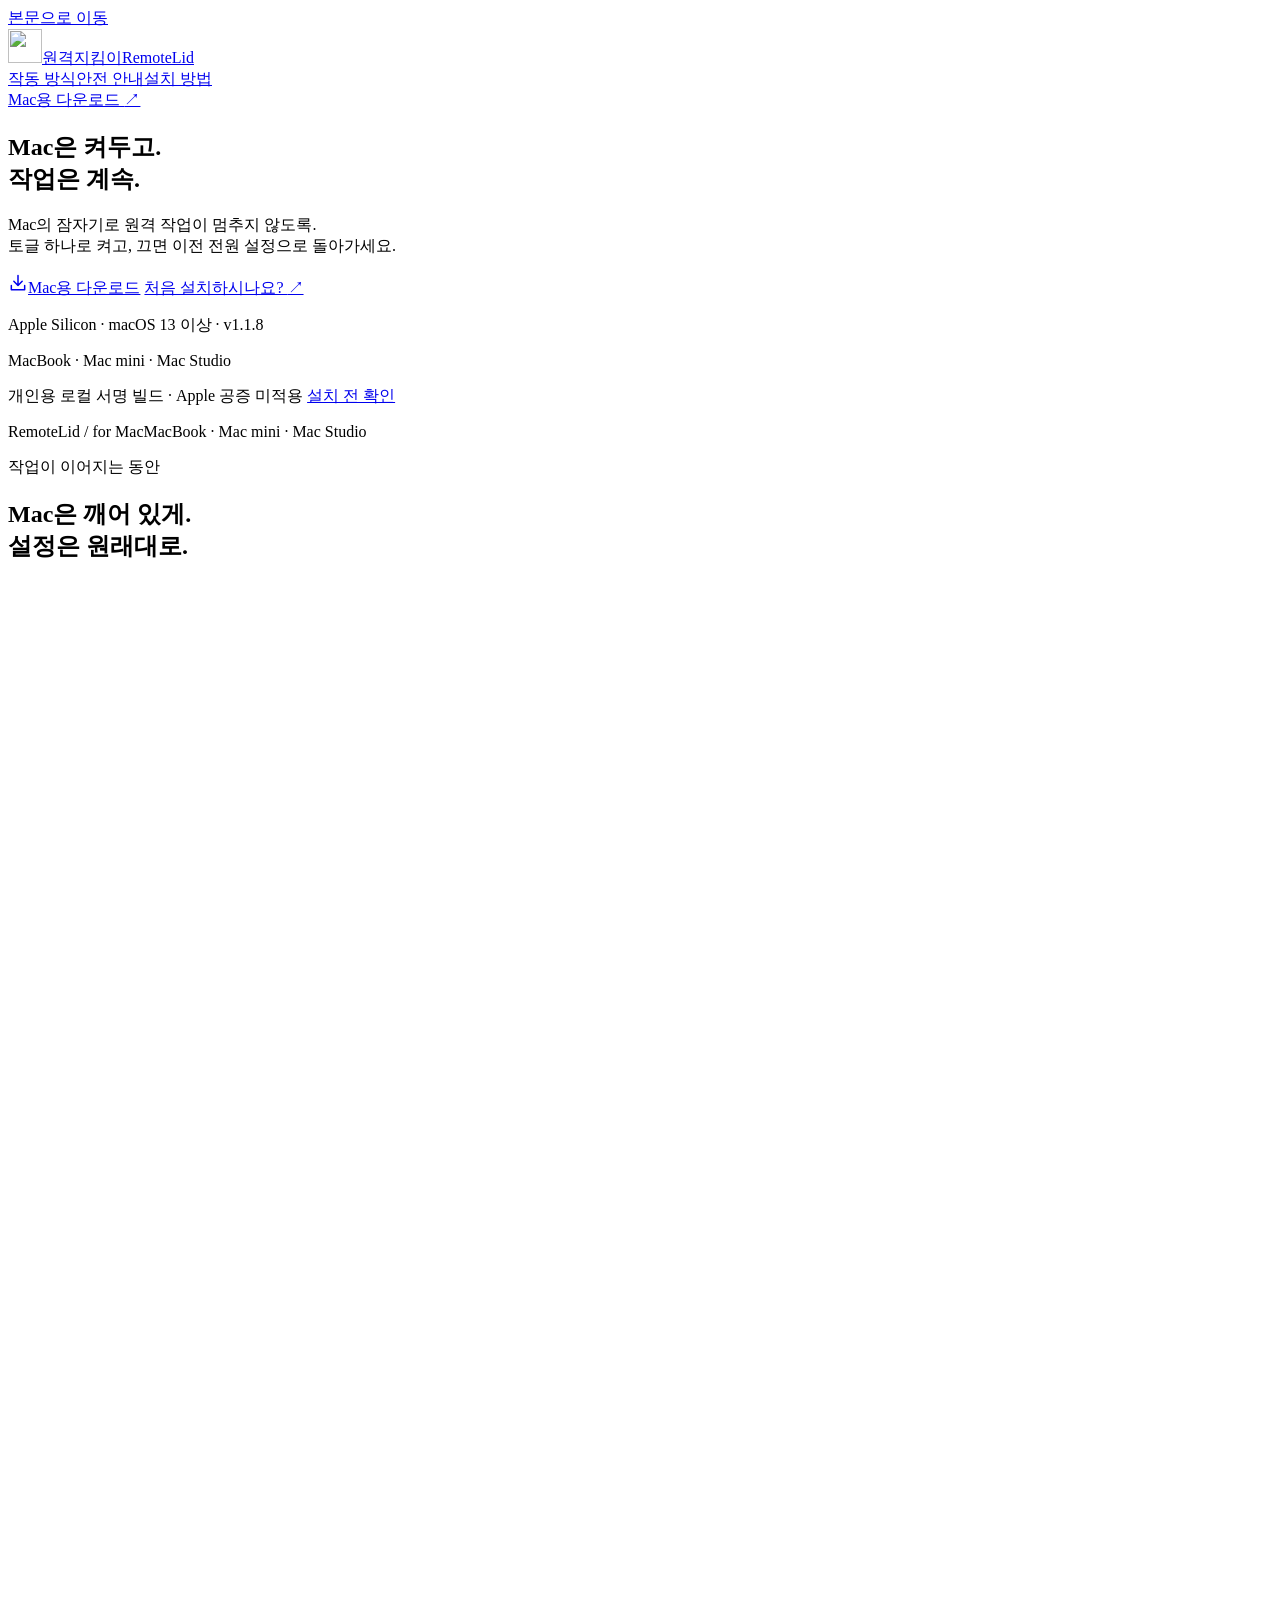
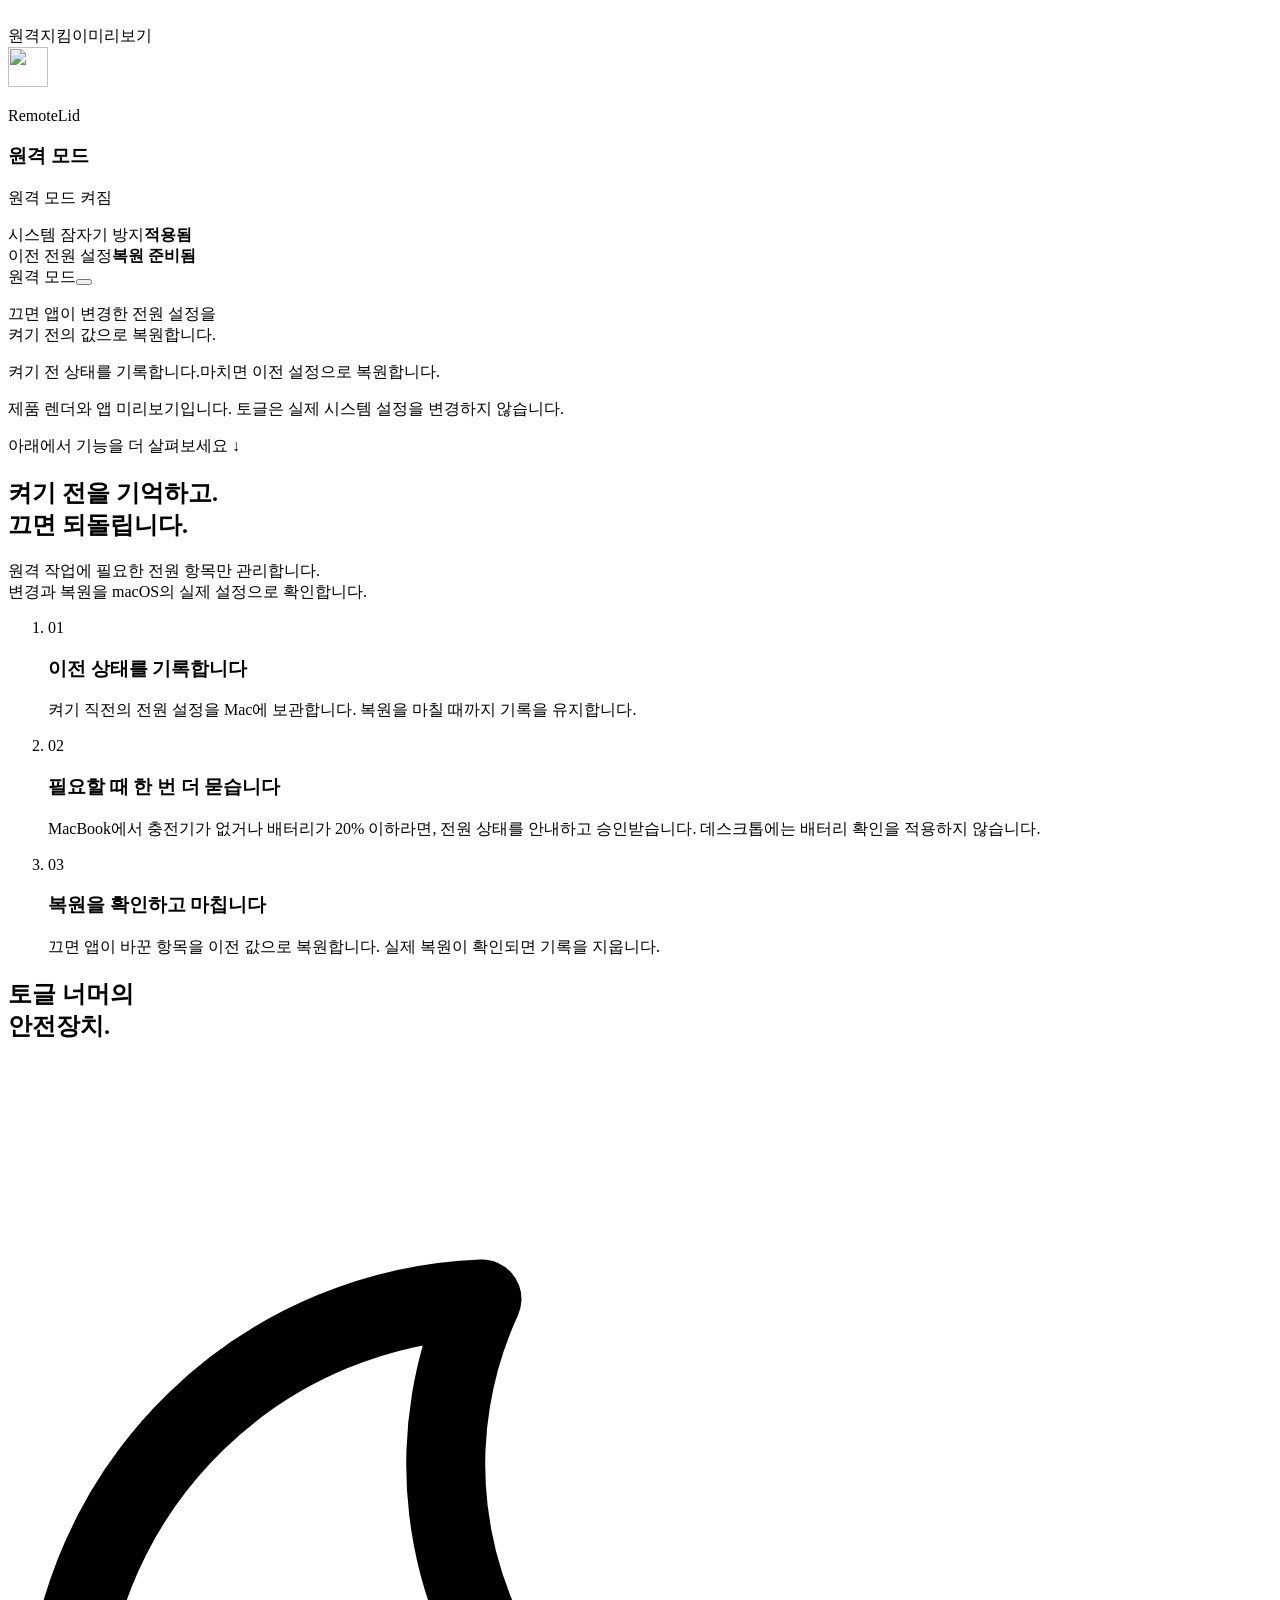
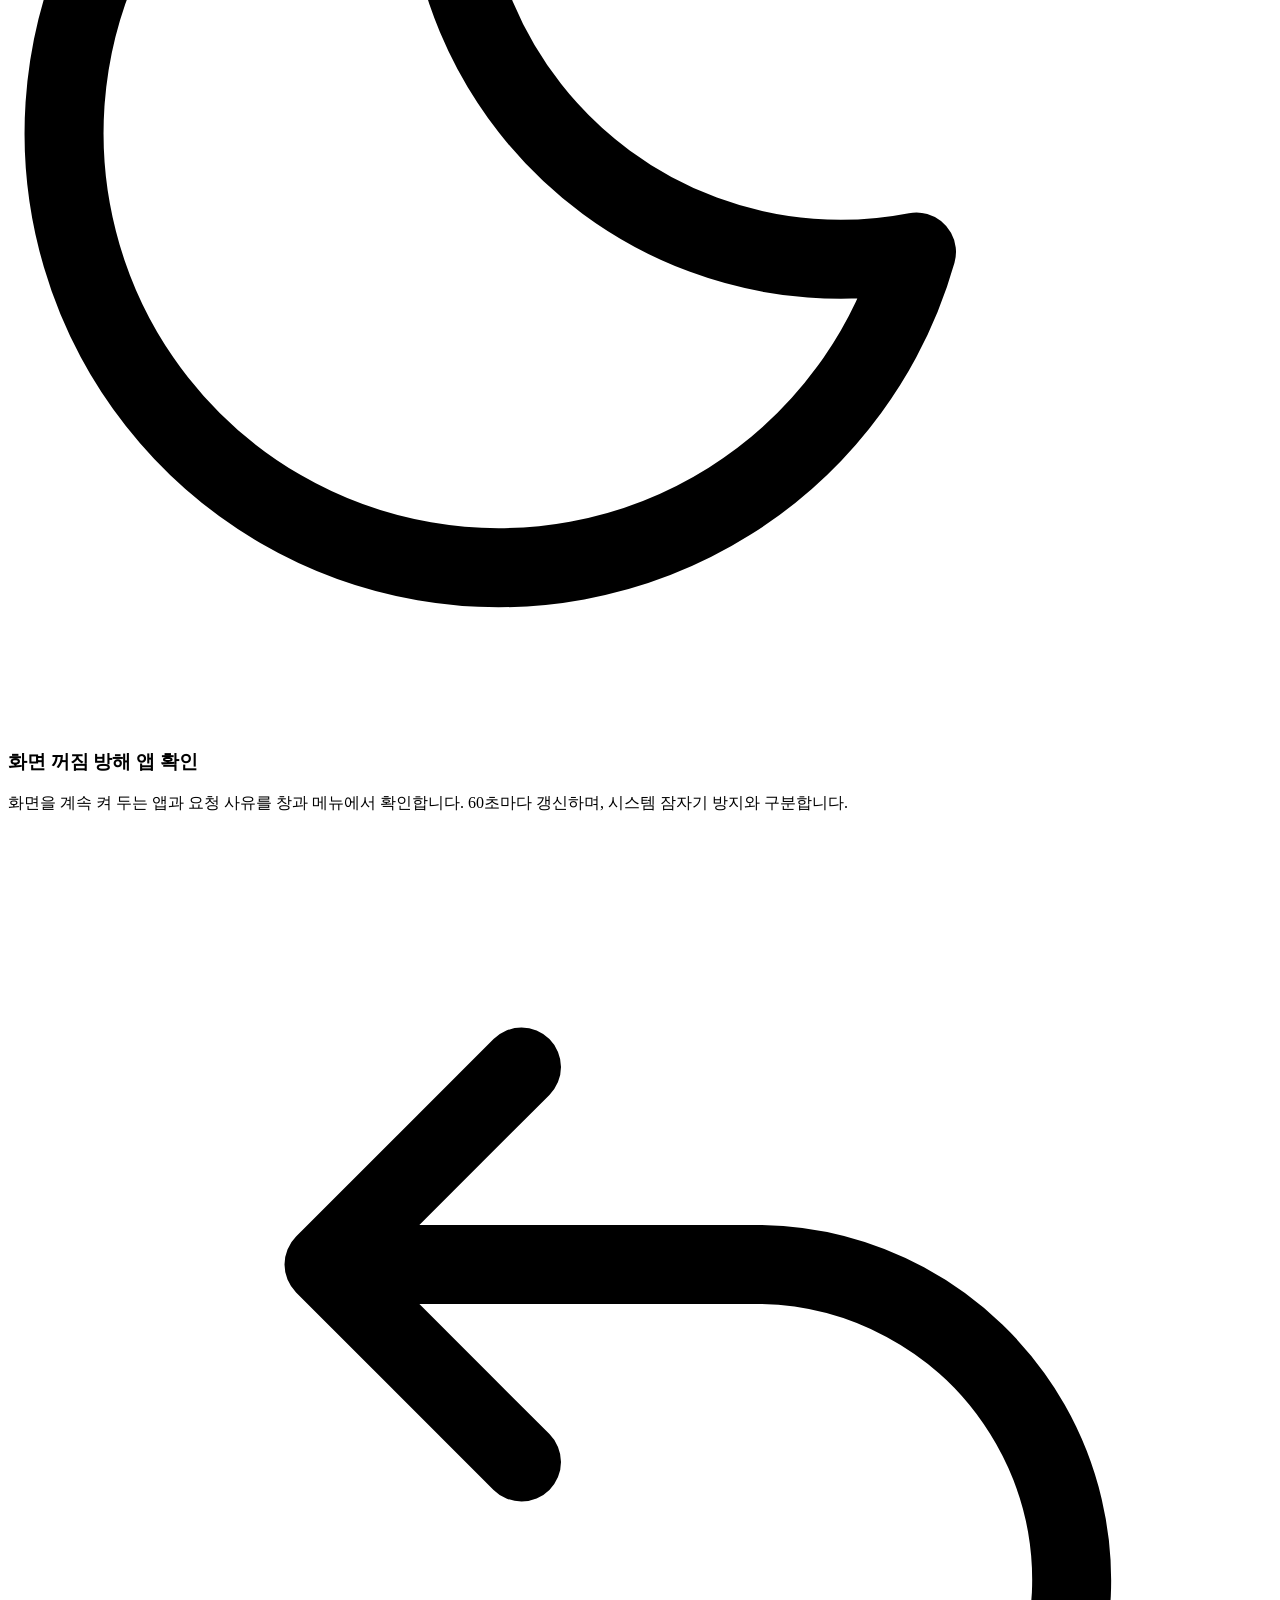
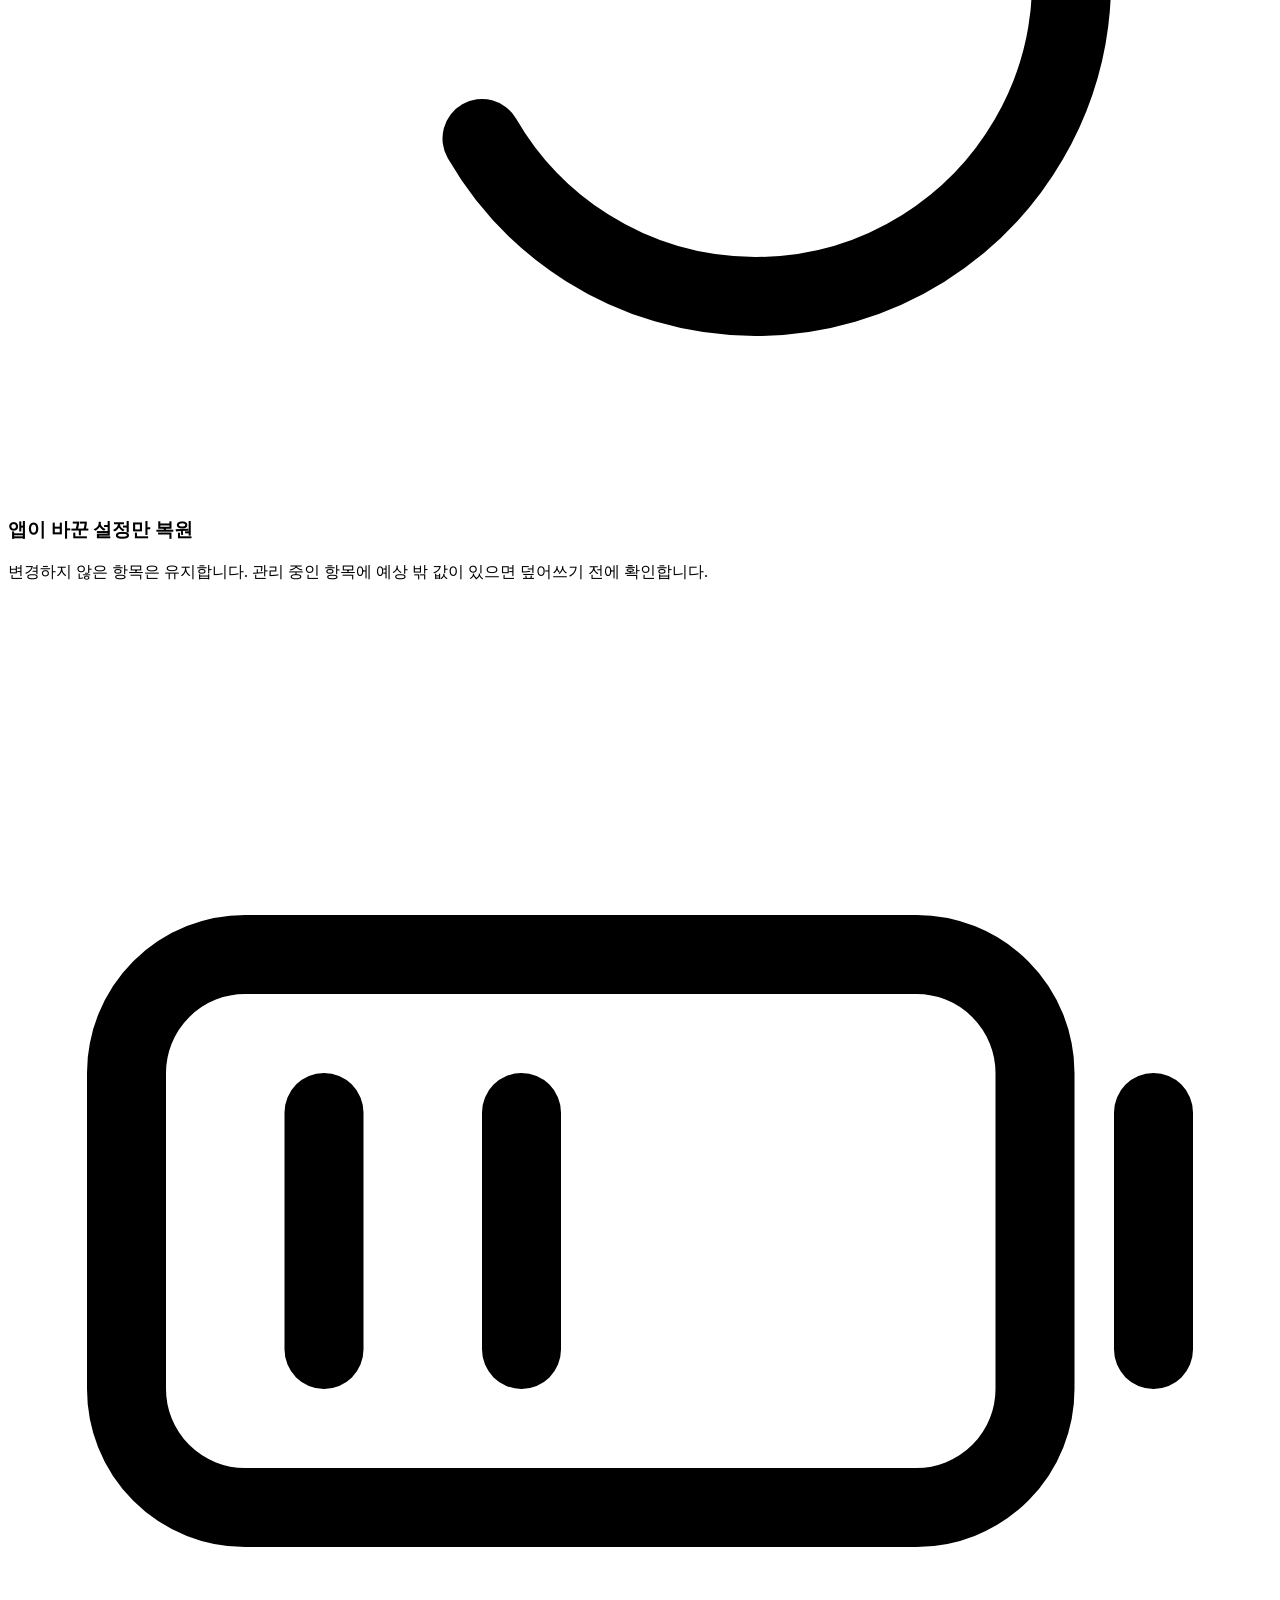
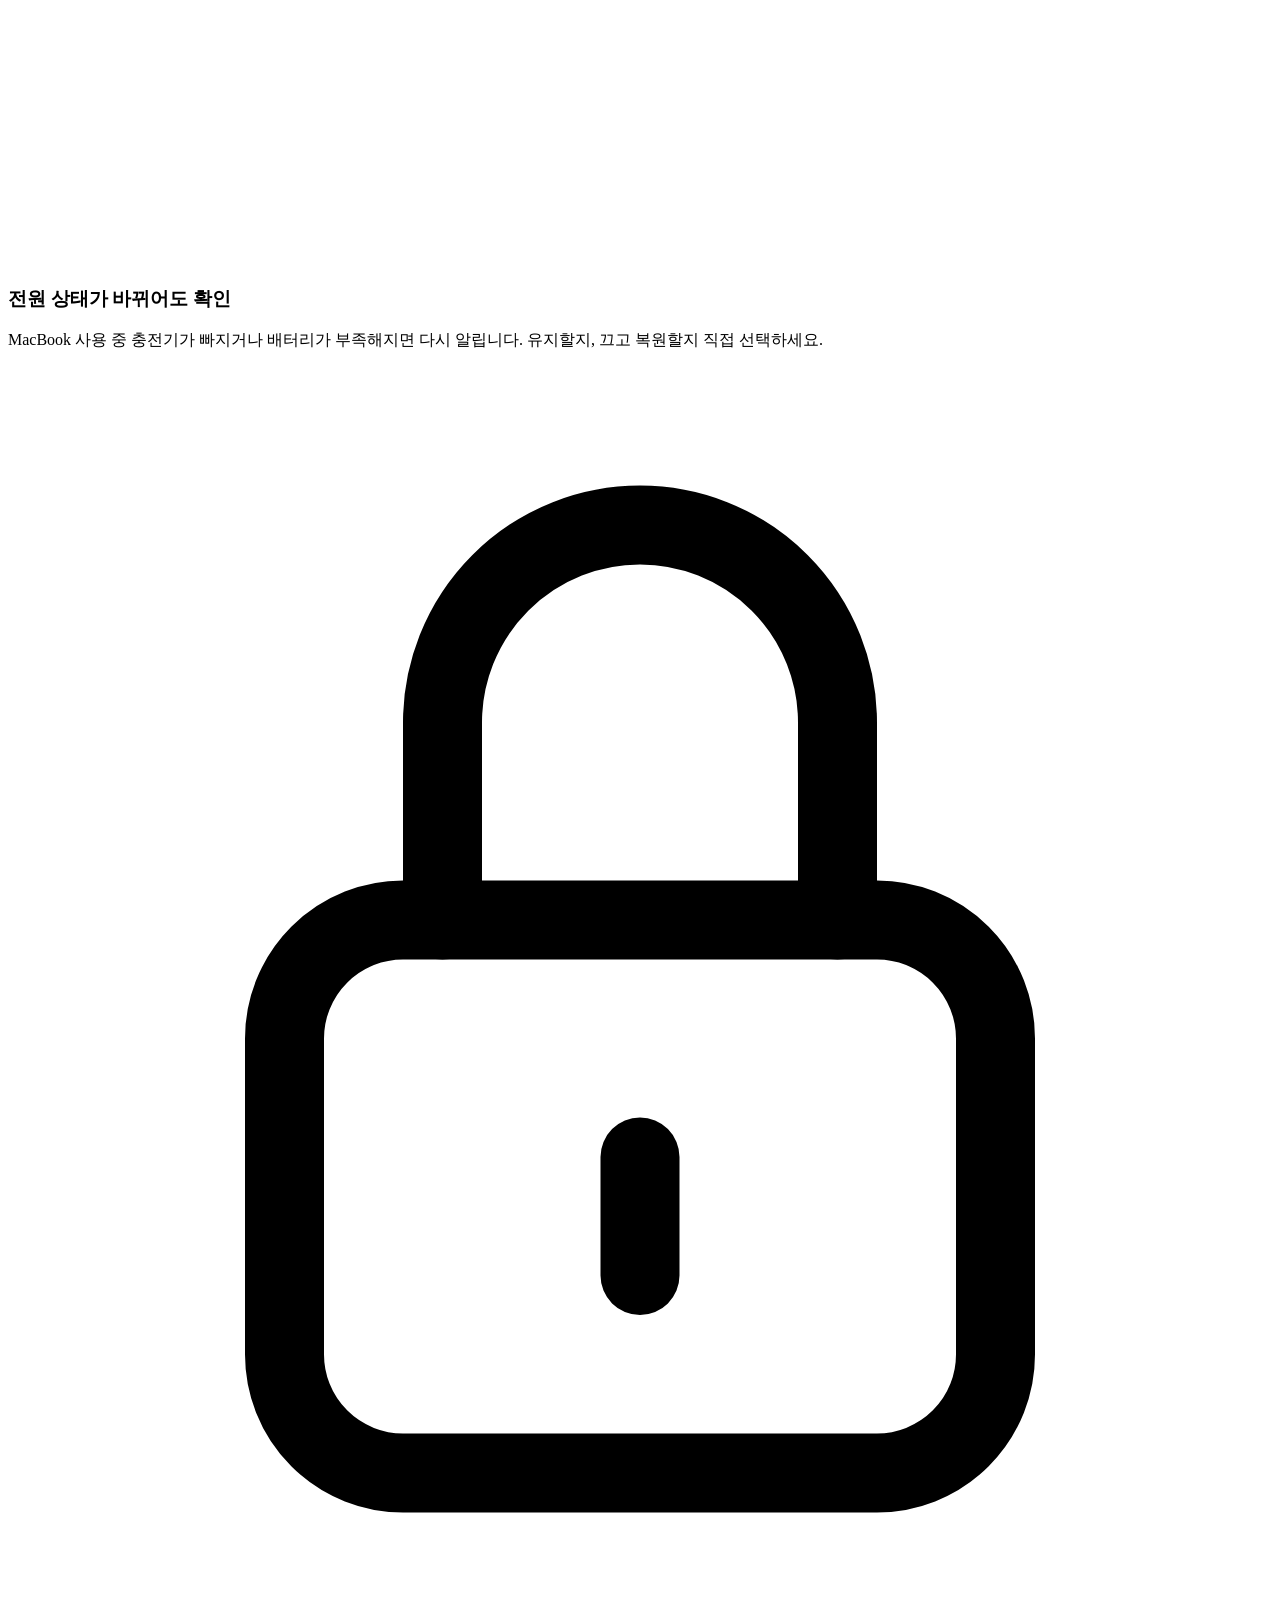
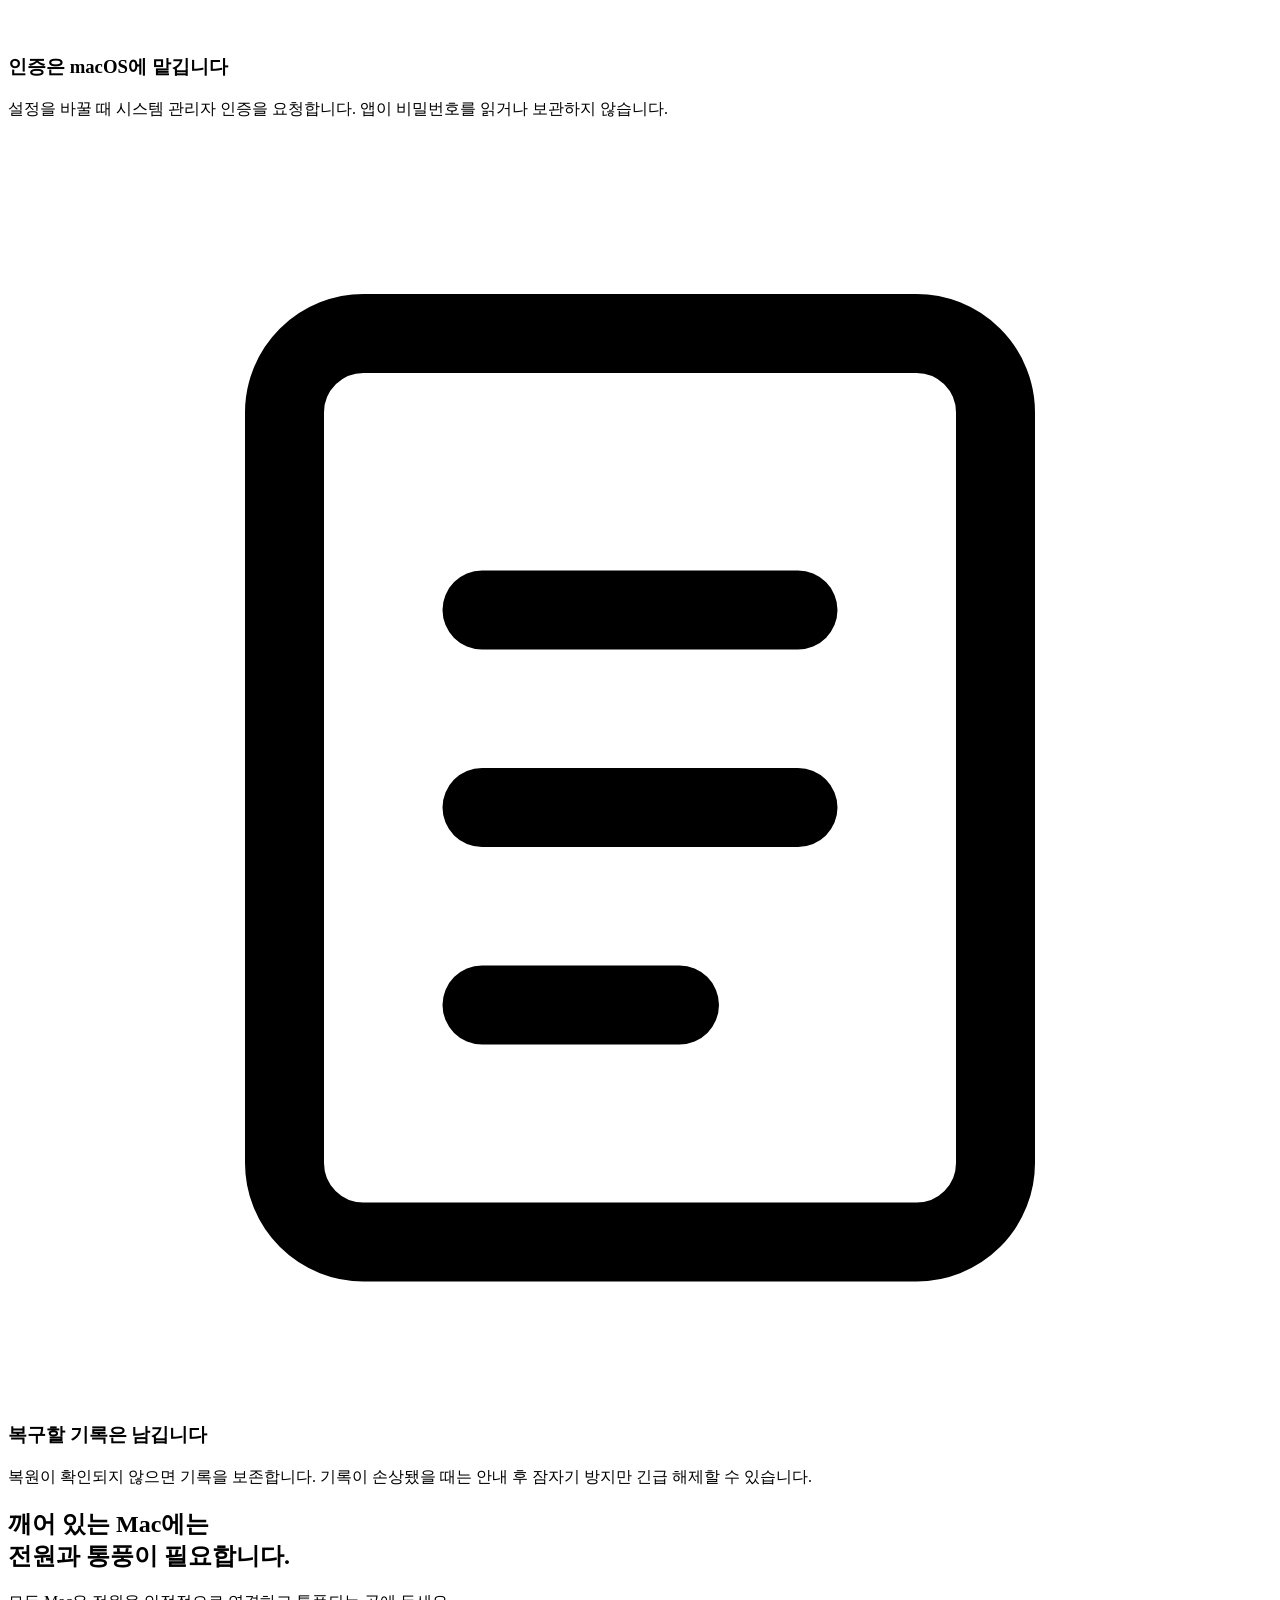
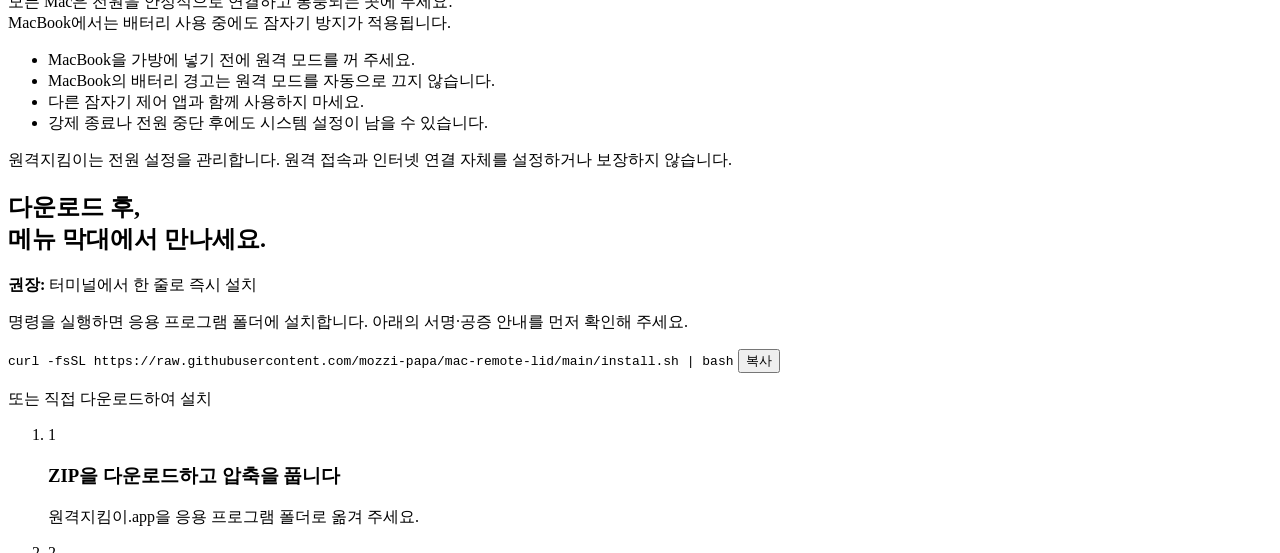
==== website/index.html @ bc82ce2e "fix: update repository and website URLs to mozzi-papa" ====
<!doctype html>
<html lang="ko">
<head>
  <meta charset="utf-8">
  <meta name="viewport" content="width=device-width, initial-scale=1">
  <meta name="theme-color" content="#fcfcfd">
  <meta name="description" content="MacBook, Mac mini, Mac Studio의 잠자기를 방지하고 원격 작업을 이어가세요. 전원 상태 확인과 이전 설정 복원을 갖춘 개인용 macOS 메뉴 막대 앱, 원격지킴이입니다.">
  <title>원격지킴이 — Mac은 켜두고, 작업은 계속</title>
  <link rel="icon" type="image/svg+xml" href="icon.svg">
  <link rel="stylesheet" href="styles.css">
  <script src="app.js" defer></script>
</head>
<body>
  <a class="skip-link" href="#main">본문으로 이동</a>
  <header class="site-header wrap">
    <a class="brand" href="#top" aria-label="원격지킴이 처음으로"><img src="icon.svg" width="34" height="34" alt=""><span>원격지킴이<span class="brand-en">RemoteLid</span></span></a>
    <nav aria-label="주요 메뉴"><a href="#how">작동 방식</a><a href="#safety">안전 안내</a><a href="#install">설치 방법</a></nav>
    <a class="header-download" href="#download">Mac용 다운로드 <span aria-hidden="true">↗</span></a>
  </header>
  <main id="main">
    <section class="hero wrap" id="top" aria-labelledby="hero-title">

      <h1 id="hero-title" data-reveal>Mac은 켜두고.<br><span>작업은 계속.</span></h1>
      <p class="hero-description" data-reveal>Mac의 잠자기로 원격 작업이 멈추지 않도록.<br class="desktop-break"> 토글 하나로 켜고, 끄면 이전 전원 설정으로 돌아가세요.</p>
      <div class="download-actions" id="download" data-reveal>
        <a class="button button-primary" href="https://github.com/mozzi-papa/mac-remote-lid/releases/download/v1.1.8/remote-lid-1.1.8-arm64.zip" download><svg width="20" height="20" viewBox="0 0 24 24" fill="none" aria-hidden="true"><path d="M12 3v12m-5-5 5 5 5-5M4 15v5h16v-5" stroke="currentColor" stroke-width="1.8" stroke-linecap="round" stroke-linejoin="round"/></svg>Mac용 다운로드</a>
        <a class="text-link" href="#install">처음 설치하시나요? <span aria-hidden="true">↗</span></a>
      </div>
      <p class="compatibility" data-reveal>Apple Silicon <span>·</span> macOS 13 이상 <span>·</span> v1.1.8</p>
      <p class="build-note" data-reveal>MacBook · Mac mini · Mac Studio</p>
      <p class="build-note" data-reveal>개인용 로컬 서명 빌드 · Apple 공증 미적용 <a href="#distribution">설치 전 확인</a></p>
      <div class="hero-story" aria-label="Mac 제품과 원격 모드 소개">
        <div class="product-stage" data-reveal="panel">
          <div class="stage-backdrop" aria-hidden="true"></div>
          <div class="stage-wordmark" aria-hidden="true" hidden>STAY<br>AWAKE.</div>
          <div class="stage-topline"><span>RemoteLid / for Mac</span><span>MacBook · Mac mini · Mac Studio</span></div>
          <div class="stage-copy"><p>작업이 이어지는 동안</p><h2>Mac은 깨어 있게.<br>설정은 원래대로.</h2></div>
          <figure class="hardware-visual">
            <picture>
              <source media="(max-width: 700px)" srcset="assets/mac-hardware-hero-v2-mobile.webp">
              <img src="assets/mac-hardware-hero-v2.webp" width="1536" height="1024" alt="알루미늄 소재의 MacBook과 두 가지 크기의 데스크톱 Mac을 함께 배치한 제품 렌더" decoding="async" fetchpriority="high">
            </picture>
          </figure>
          <div class="demo-window" id="demo-window">
            <div class="window-bar"><span class="traffic-lights" aria-hidden="true"><i></i><i></i><i></i></span><span>원격지킴이</span><span class="preview-tag">미리보기</span></div>
            <div class="demo-body">
              <div class="demo-app"><img src="icon.svg" width="40" height="40" alt=""><div><p class="demo-label">RemoteLid</p><h3 class="demo-heading">원격 모드</h3></div></div>
              <p class="demo-state" id="demo-state" aria-live="polite"><span class="status-dot" aria-hidden="true"></span> 원격 모드 켜짐</p>
              <div class="demo-settings"><div><span>시스템 잠자기 방지</span><strong id="demo-sleep">적용됨</strong></div><div><span>이전 전원 설정</span><strong id="demo-restore">복원 준비됨</strong></div></div>
              <div class="demo-toggle-row"><span>원격 모드</span><button class="demo-toggle" id="demo-toggle" type="button" role="switch" aria-checked="true" aria-label="미리보기 원격 모드" aria-describedby="demo-notice"><span></span></button></div>
              <p class="demo-summary" id="demo-summary">끄면 앱이 변경한 전원 설정을<br>켜기 전의 값으로 복원합니다.</p>
            </div>
          </div>
          <div class="stage-bottom"><div class="story-caption"><span class="is-active">켜기 전 상태를 기록합니다.</span><span>마치면 이전 설정으로 복원합니다.</span></div><p id="demo-notice">제품 렌더와 앱 미리보기입니다. 토글은 실제 시스템 설정을 변경하지 않습니다.</p></div>
          <div class="story-meter" aria-hidden="true"><span></span></div>
        </div>
        <p class="story-scroll-hint">아래에서 기능을 더 살펴보세요 <span aria-hidden="true">↓</span></p>
      </div>
    </section>
    <section class="intro-section wrap" id="how" aria-labelledby="how-title">
      <div class="section-heading"><h2 id="how-title">켜기 전을 기억하고.<br>끄면 되돌립니다.</h2><p>원격 작업에 필요한 전원 항목만 관리합니다.<br>변경과 복원을 macOS의 실제 설정으로 확인합니다.</p></div>
      <ol class="flow-list">
        <li><span class="step-number">01</span><h3>이전 상태를 기록합니다</h3><p>켜기 직전의 전원 설정을 Mac에 보관합니다. 복원을 마칠 때까지 기록을 유지합니다.</p></li>
        <li><span class="step-number">02</span><h3>필요할 때 한 번 더 묻습니다</h3><p>MacBook에서 충전기가 없거나 배터리가 20% 이하라면, 전원 상태를 안내하고 승인받습니다. 데스크톱에는 배터리 확인을 적용하지 않습니다.</p></li>
        <li><span class="step-number">03</span><h3>복원을 확인하고 마칩니다</h3><p>끄면 앱이 바꾼 항목을 이전 값으로 복원합니다. 실제 복원이 확인되면 기록을 지웁니다.</p></li>
      </ol>
    </section>
    <section class="features-section wrap" aria-labelledby="features-title">
      <div class="features-intro"><h2 id="features-title">토글 너머의<br>안전장치.</h2></div>
      <div class="feature-grid">
        <article><svg class="feature-symbol" viewBox="0 0 32 32" fill="none" stroke="currentColor" stroke-width="2" stroke-linecap="round" stroke-linejoin="round" aria-hidden="true"><path d="M23 20a10 10 0 0 1-11-14 11 11 0 1 0 11 14Z"/></svg><h3>화면 꺼짐 방해 앱 확인</h3><p>화면을 계속 켜 두는 앱과 요청 사유를 창과 메뉴에서 확인합니다. 60초마다 갱신하며, 시스템 잠자기 방지와 구분합니다.</p></article>
        <article><svg class="feature-symbol" viewBox="0 0 32 32" fill="none" stroke="currentColor" stroke-width="2" stroke-linecap="round" stroke-linejoin="round" aria-hidden="true"><path d="M8 11h11a8 8 0 1 1-7 12M8 11l5-5M8 11l5 5"/></svg><h3>앱이 바꾼 설정만 복원</h3><p>변경하지 않은 항목은 유지합니다. 관리 중인 항목에 예상 밖 값이 있으면 덮어쓰기 전에 확인합니다.</p></article>
        <article><svg class="feature-symbol" viewBox="0 0 32 32" fill="none" aria-hidden="true"><rect x="3" y="9" width="23" height="14" rx="3" stroke="currentColor" stroke-width="2"/><path d="M29 13v6M8 13v6m5-6v6" stroke="currentColor" stroke-width="2" stroke-linecap="round"/></svg><h3>전원 상태가 바뀌어도 확인</h3><p>MacBook 사용 중 충전기가 빠지거나 배터리가 부족해지면 다시 알립니다. 유지할지, 끄고 복원할지 직접 선택하세요.</p></article>
        <article><svg class="feature-symbol" viewBox="0 0 32 32" fill="none" aria-hidden="true"><rect x="7" y="14" width="18" height="14" rx="3" stroke="currentColor" stroke-width="2"/><path d="M11 14V9a5 5 0 0 1 10 0v5M16 20v3" stroke="currentColor" stroke-width="2" stroke-linecap="round"/></svg><h3>인증은 macOS에 맡깁니다</h3><p>설정을 바꿀 때 시스템 관리자 인증을 요청합니다. 앱이 비밀번호를 읽거나 보관하지 않습니다.</p></article>
        <article><svg class="feature-symbol" viewBox="0 0 32 32" fill="none" stroke="currentColor" stroke-width="2" stroke-linecap="round" stroke-linejoin="round" aria-hidden="true"><rect x="7" y="5" width="18" height="23" rx="2"/><path d="M12 12h8M12 17h8M12 22h5"/></svg><h3>복구할 기록은 남깁니다</h3><p>복원이 확인되지 않으면 기록을 보존합니다. 기록이 손상됐을 때는 안내 후 잠자기 방지만 긴급 해제할 수 있습니다.</p></article>
      </div>
    </section>
    <section class="safety-section" id="safety" aria-labelledby="safety-title"><div class="wrap safety-layout">
      <div><h2 id="safety-title">깨어 있는 Mac에는<br>전원과 통풍이 필요합니다.</h2></div>
      <div class="safety-content"><p>모든 Mac은 전원을 안정적으로 연결하고 통풍되는 곳에 두세요.<br>MacBook에서는 배터리 사용 중에도 잠자기 방지가 적용됩니다.</p><ul><li>MacBook을 가방에 넣기 전에 원격 모드를 꺼 주세요.</li><li>MacBook의 배터리 경고는 원격 모드를 자동으로 끄지 않습니다.</li><li>다른 잠자기 제어 앱과 함께 사용하지 마세요.</li><li>강제 종료나 전원 중단 후에도 시스템 설정이 남을 수 있습니다.</li></ul><p class="safety-footnote">원격지킴이는 전원 설정을 관리합니다. 원격 접속과 인터넷 연결 자체를 설정하거나 보장하지 않습니다.</p></div>
    </div></section>
    <section class="install-section wrap" id="install" aria-labelledby="install-title">
      <div class="section-heading">

        <h2 id="install-title">다운로드 후,<br>메뉴 막대에서 만나세요.</h2>
        <div class="terminal-install-box">
          <p class="terminal-install-title"><strong>권장:</strong> 터미널에서 한 줄로 즉시 설치</p>
          <p class="terminal-install-desc">명령을 실행하면 응용 프로그램 폴더에 설치합니다. 아래의 서명·공증 안내를 먼저 확인해 주세요.</p>
          <div class="terminal-command-wrap">
            <code class="terminal-command">curl -fsSL https://raw.githubusercontent.com/mozzi-papa/mac-remote-lid/main/install.sh | bash</code>
            <button type="button" class="copy-cmd-btn" id="copy-install-cmd" aria-label="설치 명령어 복사">복사</button>
          </div>
          <span class="copy-feedback" id="copy-feedback" aria-live="polite"></span>
        </div>
      </div>
      <div class="install-manual-wrap">
        <p class="manual-guide-title">또는 직접 다운로드하여 설치</p>
        <ol class="install-list">
          <li><span>1</span><div><h3>ZIP을 다운로드하고 압축을 풉니다</h3><p>원격지킴이.app을 응용 프로그램 폴더로 옮겨 주세요.</p></div></li>
          <li><span>2</span><div><h3>앱 실행을 허용하고 토글을 켭니다</h3><p>실행이 차단되면 아래 최초 실행 안내를 따라 주세요. 토글을 켤 때는 macOS 창에서 관리자 인증이 필요할 수 있습니다.</p></div></li>
          <li><span>3</span><div><h3>작업을 마치면 토글을 끕니다</h3><p>창을 닫아도 메뉴 막대에서 실행됩니다. 끄면 이전 설정 복원을 확인합니다.</p></div></li>
        </ol>
      </div>
      <aside class="distribution-note" id="distribution"><strong>처음 실행할 때 차단된다면</strong><p>v1.1.8는 Apple Silicon용 개인 빌드입니다. 로컬 코드 서명을 사용하며 Apple 개발자 인증서 서명과 공증은 적용되지 않았습니다. 출처와 파일 무결성을 확인하고 신뢰하는 경우에만 실행해 주세요.</p><p>앱을 한 번 열어 본 뒤 경고창에서 ‘완료’를 선택하세요. 시스템 설정 → 개인정보 보호 및 보안에서 원격지킴이의 ‘그래도 열기’를 누르고, 인증 후 ‘열기’를 선택하세요.</p><p>1.1.2에서는 원격 모드를 먼저 끈 뒤 메뉴의 ‘업데이트 확인…’을 선택해 주세요. 수동 설치 시에는 기존 앱을 종료하고 교체해 주세요. 끄는 동안 잠자기로 원격 연결이 끊길 수 있습니다.</p><a href="https://support.apple.com/ko-kr/102445" target="_blank" rel="noopener noreferrer">Apple 공식 최초 실행 안내 <span aria-hidden="true">↗</span></a><br><a href="https://github.com/mozzi-papa/mac-remote-lid/releases/download/v1.1.8/remote-lid-1.1.8-arm64.zip.sha256" download>다운로드 파일의 SHA-256 확인 <span aria-hidden="true">↗</span></a></aside>
    </section>
    <section class="faq-section wrap" aria-labelledby="faq-title"><h2 id="faq-title">궁금한 점이 있나요?</h2><div class="faq-list">
      <details><summary>왜 관리자 인증이 필요한가요?</summary><p>macOS의 시스템 전원 설정을 변경하기 위해 필요합니다. 인증은 macOS가 처리하며, 원격지킴이는 비밀번호나 관리자 권한 상주 도우미를 보관하지 않습니다.</p></details>
      <details><summary>어떤 정보가 저장되나요?</summary><p>이전 전원 설정과 저장 시각을 Mac의 Application Support/RemoteLid/restore.json에 보관합니다. 복원이 확인되면 삭제합니다. 최초 사용 안내 확인 여부도 Mac에 저장합니다. 별도 계정이나 외부 서버 전송 기능은 없습니다.</p></details>
      <details><summary>배터리가 부족하면 자동으로 꺼지나요?</summary><p>배터리 경고는 MacBook에 적용하며 자동으로 끄지는 않습니다. 켜기 전 배터리가 20% 이하이거나 충전기가 없으면 승인을 받습니다. 켜진 뒤 위험 상태가 바뀌면 다시 안내하고, 유지하거나 끄고 복원할 수 있습니다.</p></details>
      <details><summary>앱이 강제로 종료되면 어떻게 하나요?</summary><p>앱을 다시 열고 이전 설정 복원을 선택해 주세요. 복원 기록을 임의로 지우지 마세요. 기록이 손상된 경우 긴급 해제는 잠자기 방지만 끄며, 이전 설정 전체를 복원하지는 못합니다.</p></details>
      <details><summary>Mac mini·Mac Studio도 계속 켜둘 수 있나요?</summary><p>시스템·유휴 잠자기 방지는 데스크톱 Mac에서도 사용할 수 있습니다. 내장 배터리와 덮개가 없는 Mac에서는 해당 표시와 배터리 승인을 생략합니다. 동작 시간 제한은 두지 않지만, 정전·재시동·시스템 종료를 막지는 않습니다.</p></details>
      <details><summary>Intel Mac과 원격 연결도 지원하나요?</summary><p>현재 빌드는 Apple Silicon MacBook·Mac mini·Mac Studio 등과 macOS 13 이상을 대상으로 합니다. Intel용 빌드는 제공하지 않습니다. 원격 연결은 사용하시는 프로그램에서 별도로 설정해 주세요. 24시간 연속 동작과 MacBook의 덮개를 닫은 상태의 연결 유지는 사용 환경별 확인이 필요합니다.</p></details>
    </div></section>
    <section class="closing-section wrap" aria-labelledby="closing-title"><span class="closing-mark" aria-hidden="true"><img src="icon.svg" width="52" height="52" alt=""></span><h2 id="closing-title">필요할 때 켜고.<br>마치면 되돌리세요.</h2><a class="button button-primary" href="https://github.com/mozzi-papa/mac-remote-lid/releases/download/v1.1.8/remote-lid-1.1.8-arm64.zip" download>원격지킴이 다운로드 <span aria-hidden="true">↓</span></a><p class="compatibility">무료 개인용 앱 · Apple Silicon · v1.1.8</p></section>
  </main>
  <footer class="site-footer wrap"><a class="brand" href="#top"><img src="icon.svg" width="27" height="27" alt="">원격지킴이</a><p>Mac의 설정은 Mac 안에.</p><a href="https://github.com/mozzi-papa/mac-remote-lid" target="_blank" rel="noopener noreferrer">GitHub 소스 <span aria-hidden="true">↗</span></a></footer>
</body>
</html>
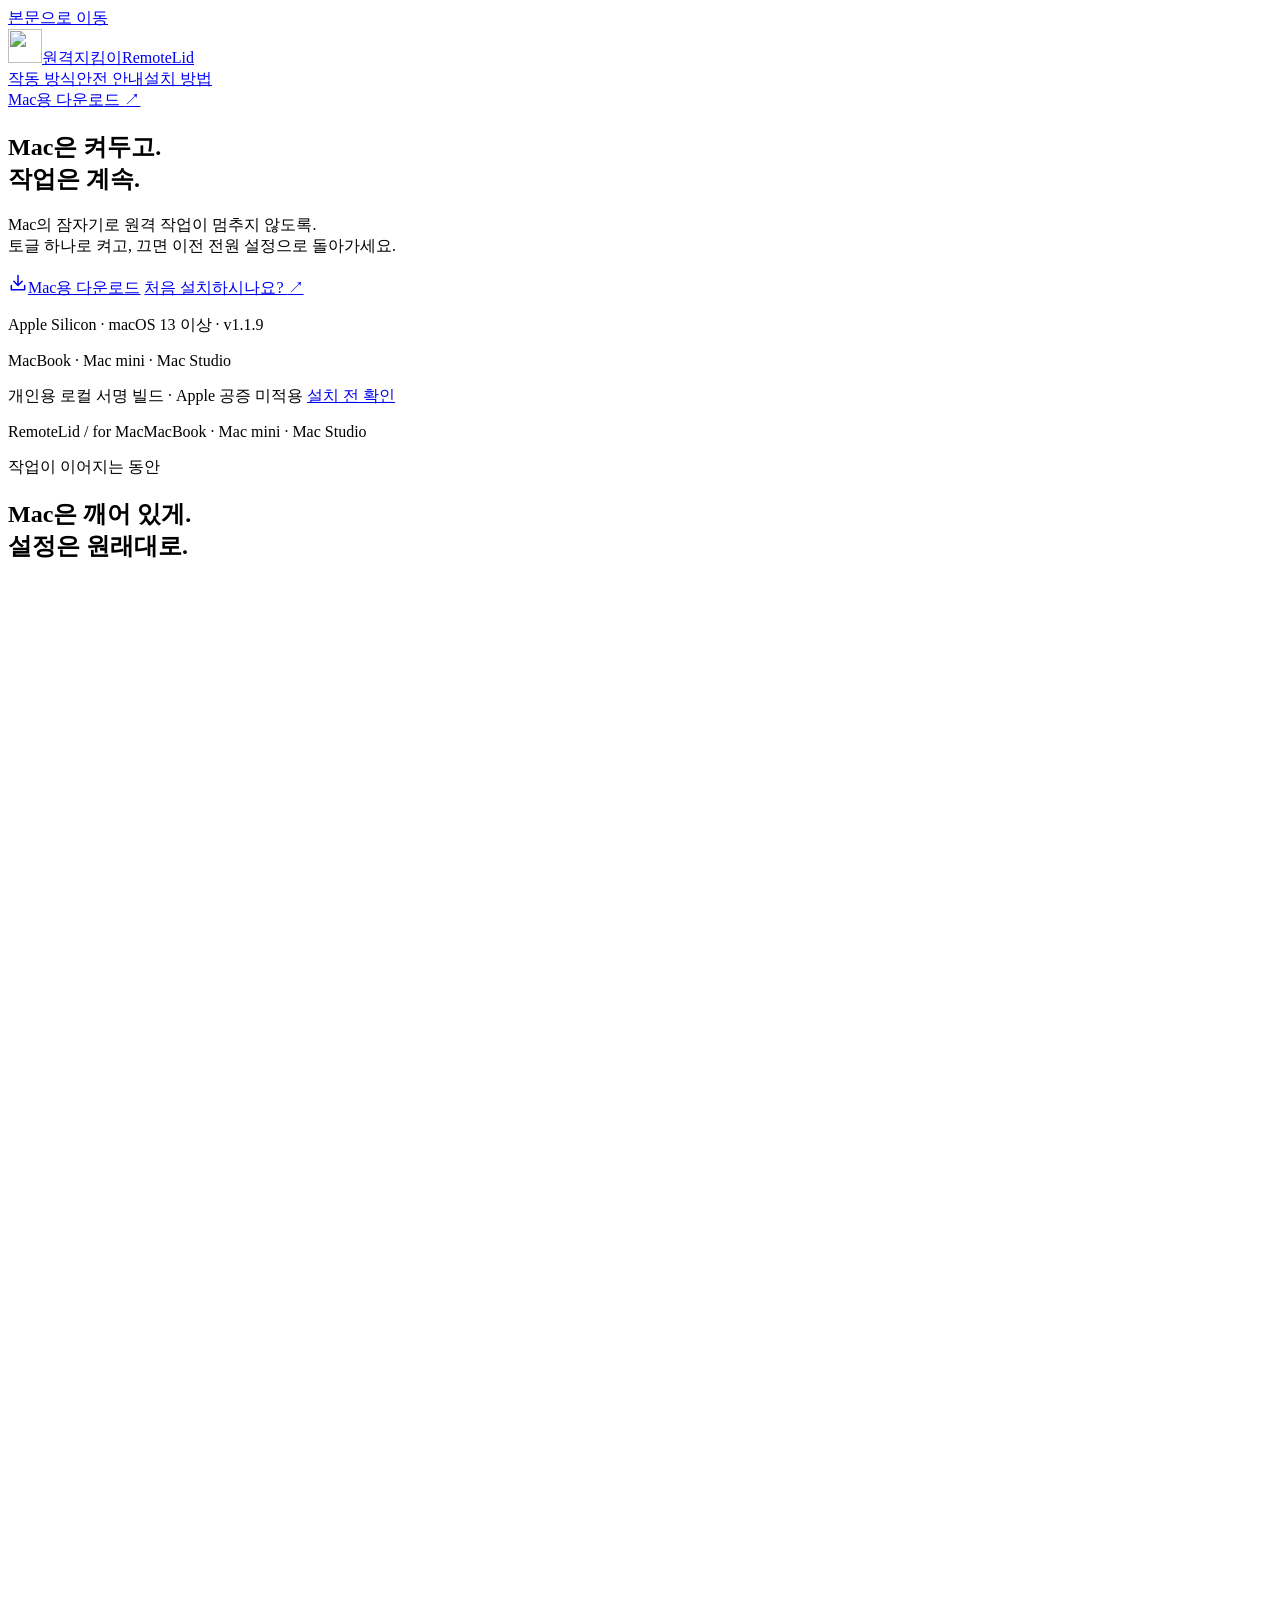
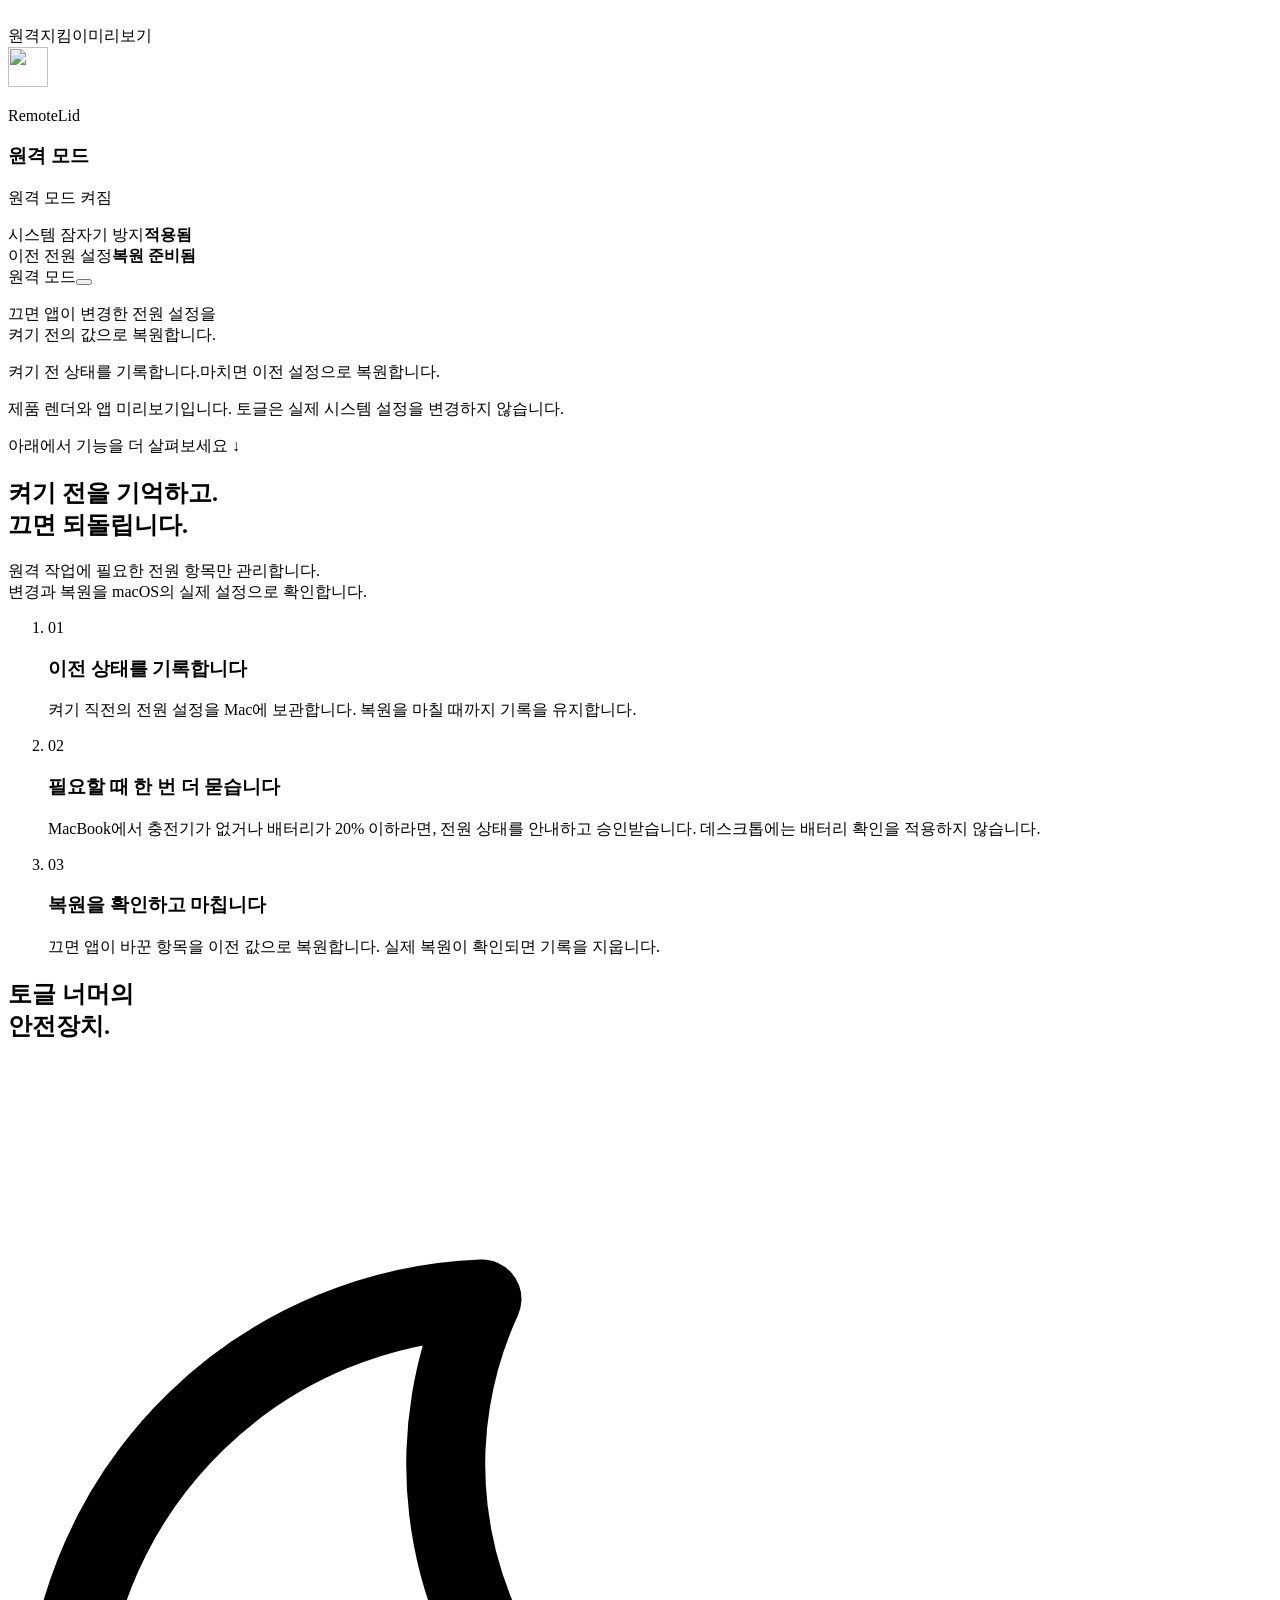
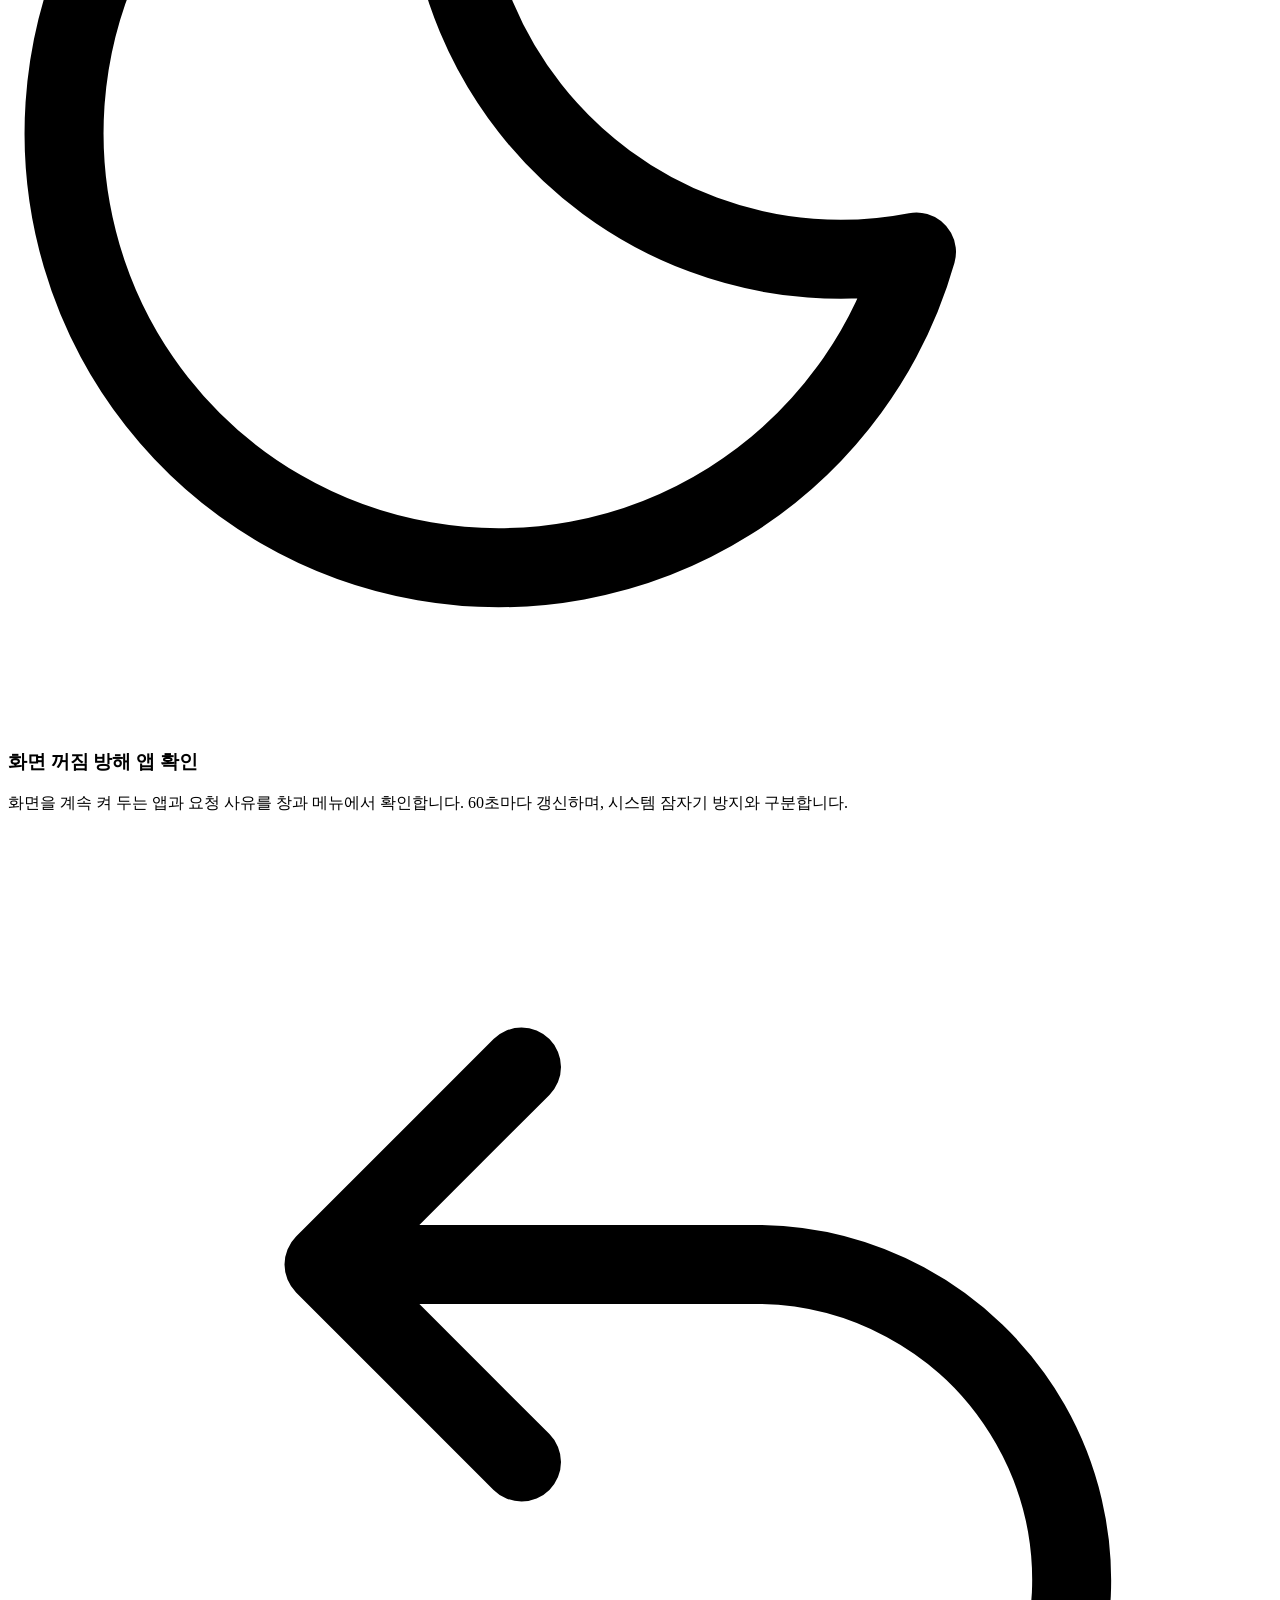
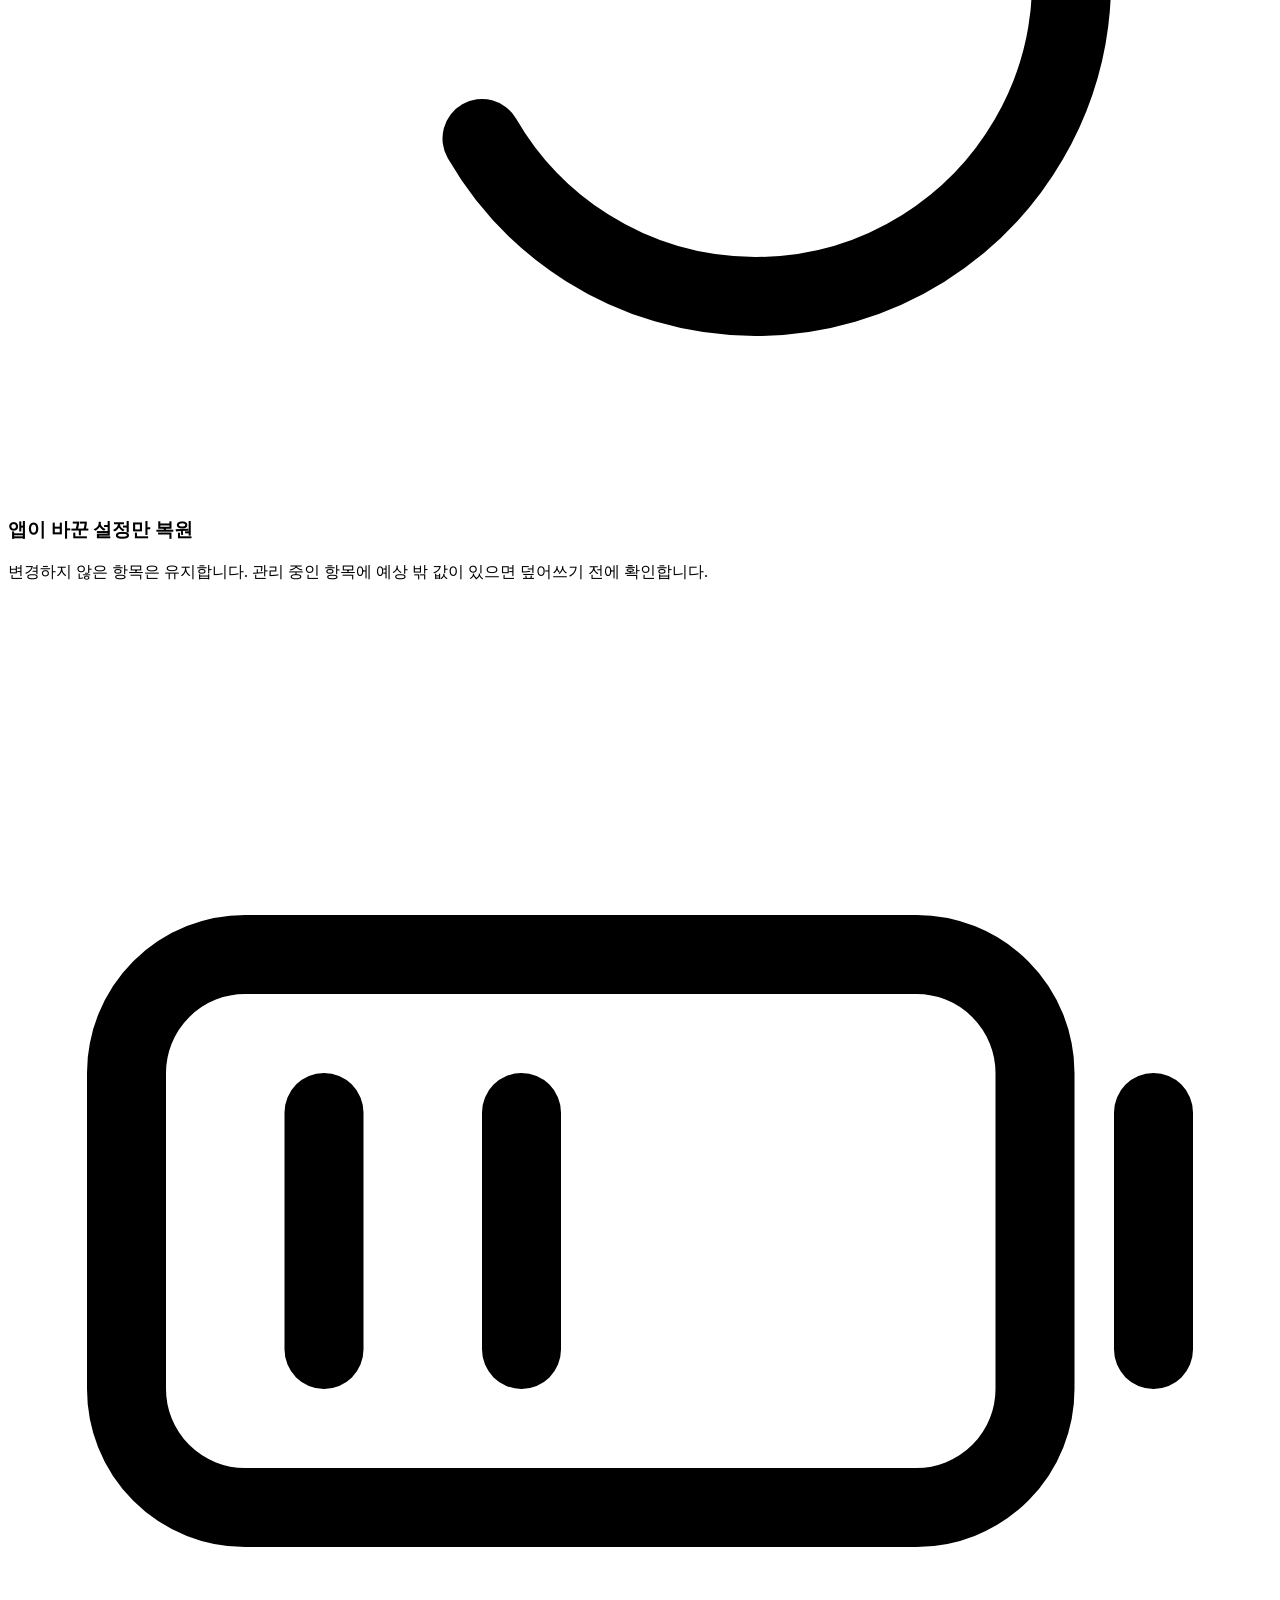
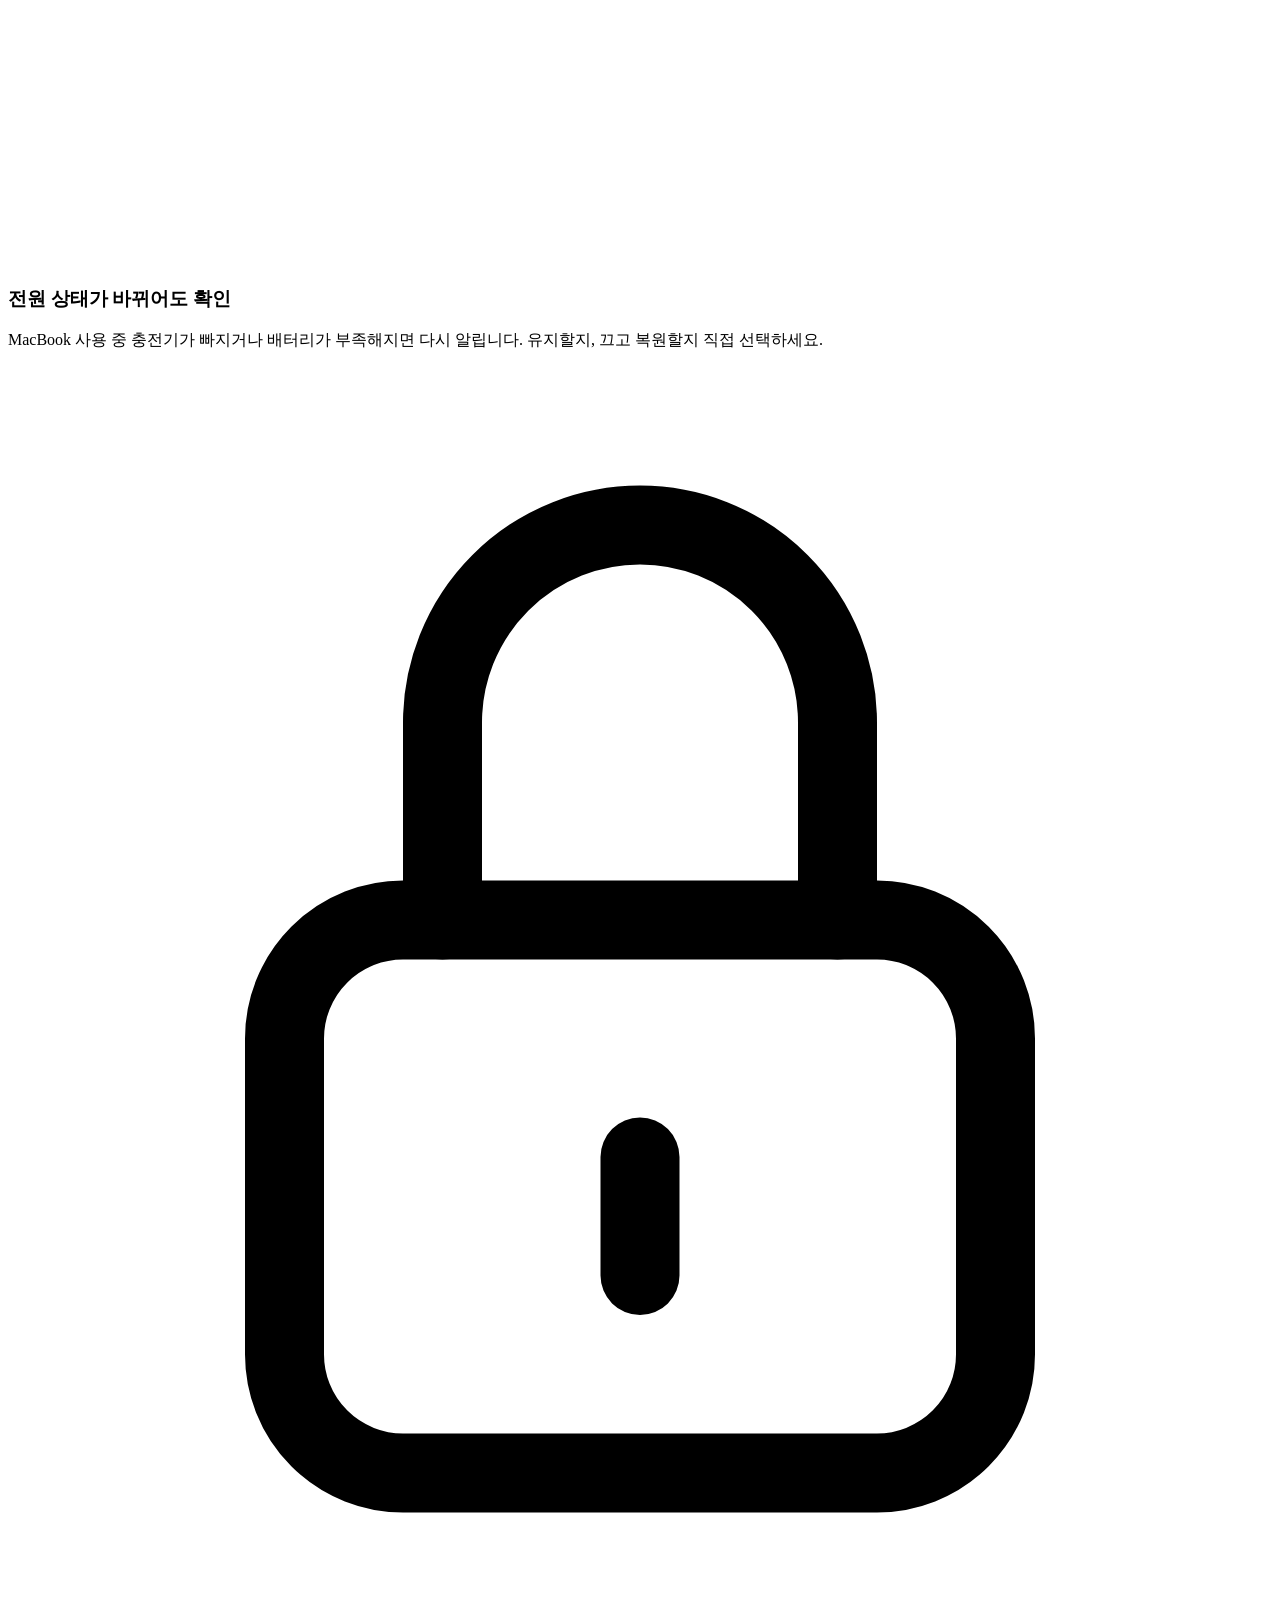
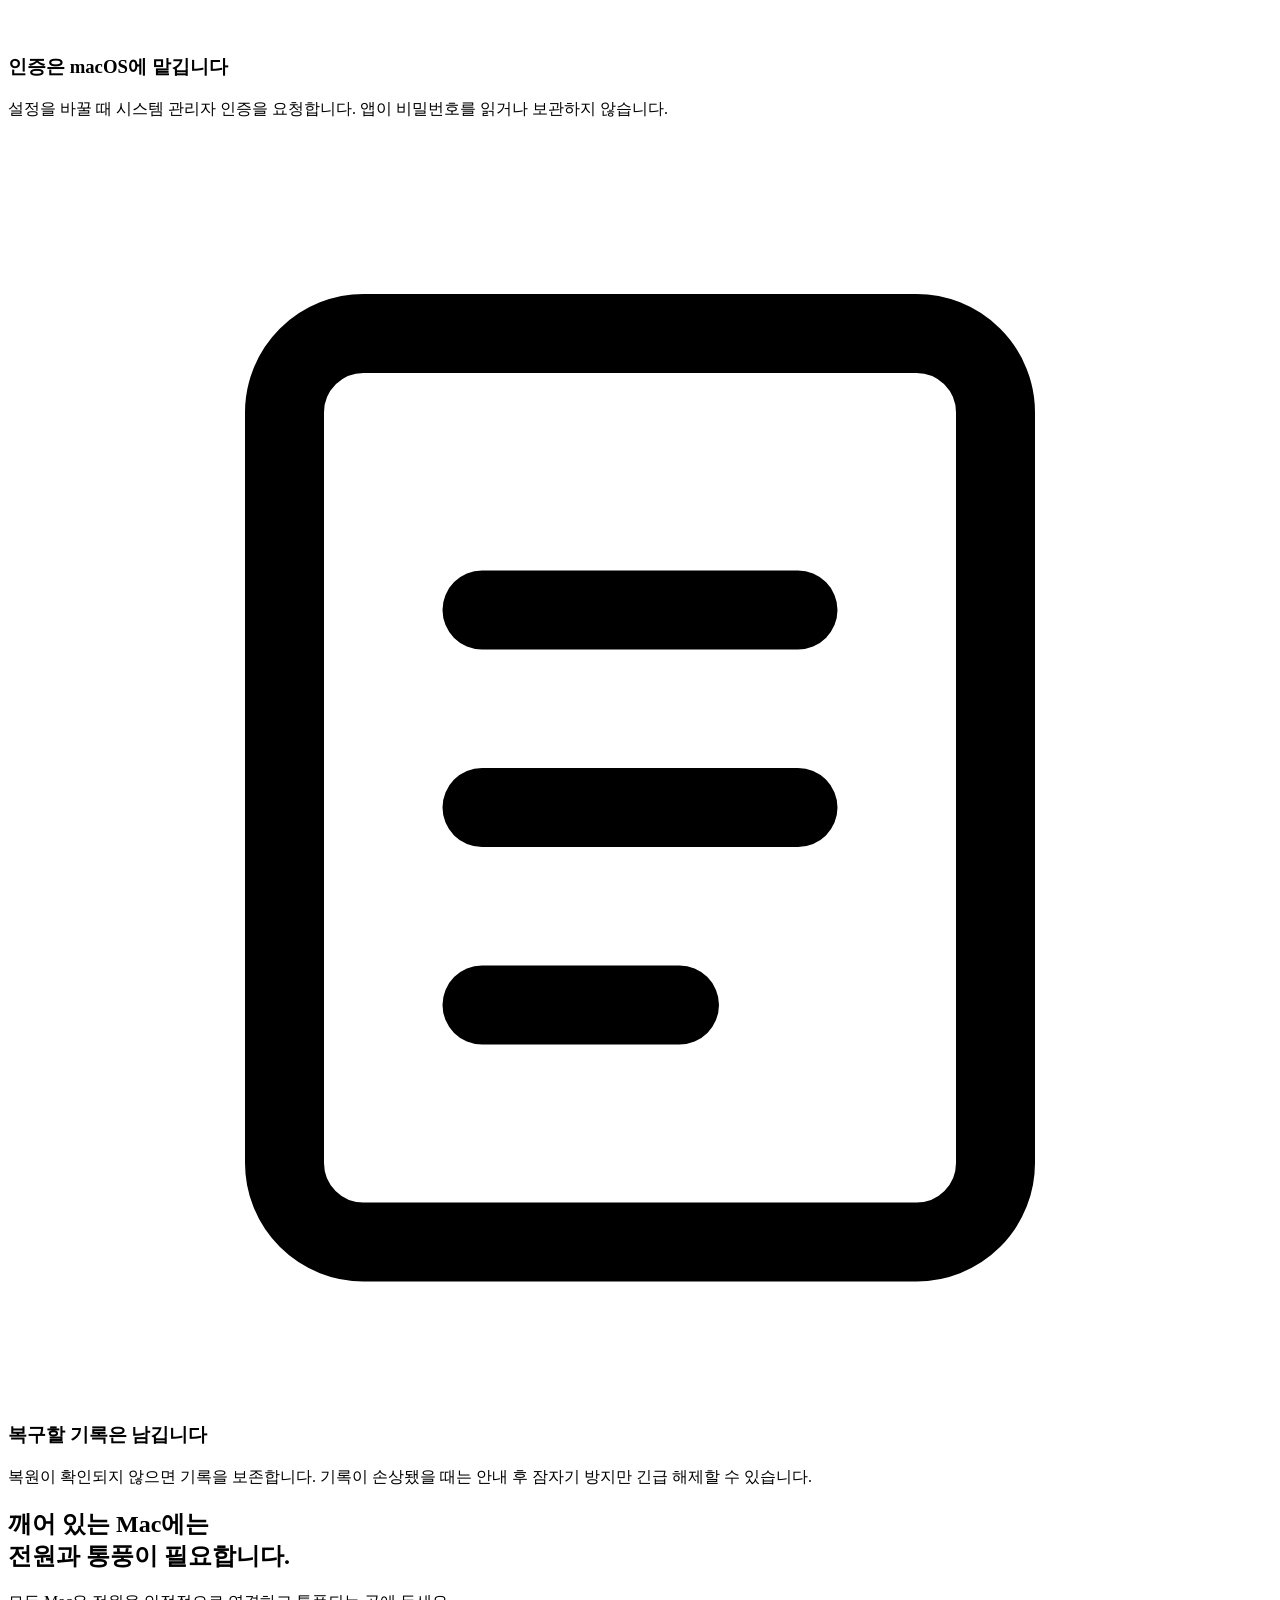
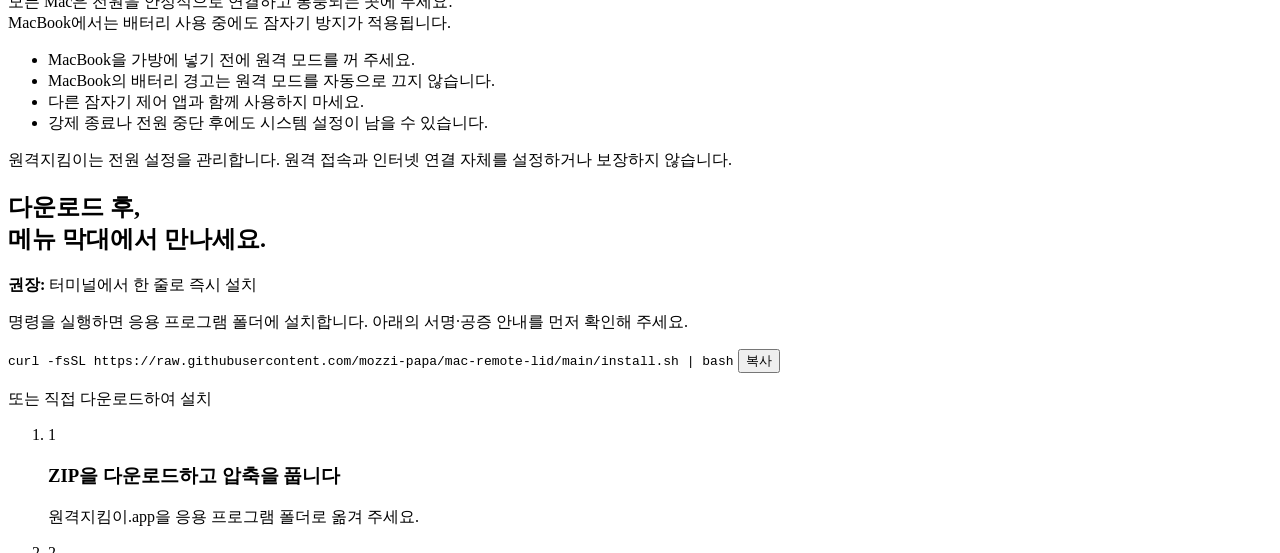
==== commit e580b52a: "chore(release): bump version to 1.1.9" ====
--- a/website/index.html
+++ b/website/index.html
@@ -23,10 +23,10 @@
       <h1 id="hero-title" data-reveal>Mac은 켜두고.<br><span>작업은 계속.</span></h1>
       <p class="hero-description" data-reveal>Mac의 잠자기로 원격 작업이 멈추지 않도록.<br class="desktop-break"> 토글 하나로 켜고, 끄면 이전 전원 설정으로 돌아가세요.</p>
       <div class="download-actions" id="download" data-reveal>
-        <a class="button button-primary" href="https://github.com/mozzi-papa/mac-remote-lid/releases/download/v1.1.8/remote-lid-1.1.8-arm64.zip" download><svg width="20" height="20" viewBox="0 0 24 24" fill="none" aria-hidden="true"><path d="M12 3v12m-5-5 5 5 5-5M4 15v5h16v-5" stroke="currentColor" stroke-width="1.8" stroke-linecap="round" stroke-linejoin="round"/></svg>Mac용 다운로드</a>
+        <a class="button button-primary" href="https://github.com/mozzi-papa/mac-remote-lid/releases/download/v1.1.9/remote-lid-1.1.9-arm64.zip" download><svg width="20" height="20" viewBox="0 0 24 24" fill="none" aria-hidden="true"><path d="M12 3v12m-5-5 5 5 5-5M4 15v5h16v-5" stroke="currentColor" stroke-width="1.8" stroke-linecap="round" stroke-linejoin="round"/></svg>Mac용 다운로드</a>
         <a class="text-link" href="#install">처음 설치하시나요? <span aria-hidden="true">↗</span></a>
       </div>
-      <p class="compatibility" data-reveal>Apple Silicon <span>·</span> macOS 13 이상 <span>·</span> v1.1.8</p>
+      <p class="compatibility" data-reveal>Apple Silicon <span>·</span> macOS 13 이상 <span>·</span> v1.1.9</p>
       <p class="build-note" data-reveal>MacBook · Mac mini · Mac Studio</p>
       <p class="build-note" data-reveal>개인용 로컬 서명 빌드 · Apple 공증 미적용 <a href="#distribution">설치 전 확인</a></p>
       <div class="hero-story" aria-label="Mac 제품과 원격 모드 소개">
@@ -101,7 +101,7 @@
           <li><span>3</span><div><h3>작업을 마치면 토글을 끕니다</h3><p>창을 닫아도 메뉴 막대에서 실행됩니다. 끄면 이전 설정 복원을 확인합니다.</p></div></li>
         </ol>
       </div>
-      <aside class="distribution-note" id="distribution"><strong>처음 실행할 때 차단된다면</strong><p>v1.1.8는 Apple Silicon용 개인 빌드입니다. 로컬 코드 서명을 사용하며 Apple 개발자 인증서 서명과 공증은 적용되지 않았습니다. 출처와 파일 무결성을 확인하고 신뢰하는 경우에만 실행해 주세요.</p><p>앱을 한 번 열어 본 뒤 경고창에서 ‘완료’를 선택하세요. 시스템 설정 → 개인정보 보호 및 보안에서 원격지킴이의 ‘그래도 열기’를 누르고, 인증 후 ‘열기’를 선택하세요.</p><p>1.1.2에서는 원격 모드를 먼저 끈 뒤 메뉴의 ‘업데이트 확인…’을 선택해 주세요. 수동 설치 시에는 기존 앱을 종료하고 교체해 주세요. 끄는 동안 잠자기로 원격 연결이 끊길 수 있습니다.</p><a href="https://support.apple.com/ko-kr/102445" target="_blank" rel="noopener noreferrer">Apple 공식 최초 실행 안내 <span aria-hidden="true">↗</span></a><br><a href="https://github.com/mozzi-papa/mac-remote-lid/releases/download/v1.1.8/remote-lid-1.1.8-arm64.zip.sha256" download>다운로드 파일의 SHA-256 확인 <span aria-hidden="true">↗</span></a></aside>
+      <aside class="distribution-note" id="distribution"><strong>처음 실행할 때 차단된다면</strong><p>v1.1.9는 Apple Silicon용 개인 빌드입니다. 로컬 코드 서명을 사용하며 Apple 개발자 인증서 서명과 공증은 적용되지 않았습니다. 출처와 파일 무결성을 확인하고 신뢰하는 경우에만 실행해 주세요.</p><p>앱을 한 번 열어 본 뒤 경고창에서 ‘완료’를 선택하세요. 시스템 설정 → 개인정보 보호 및 보안에서 원격지킴이의 ‘그래도 열기’를 누르고, 인증 후 ‘열기’를 선택하세요.</p><p>1.1.2에서는 원격 모드를 먼저 끈 뒤 메뉴의 ‘업데이트 확인…’을 선택해 주세요. 수동 설치 시에는 기존 앱을 종료하고 교체해 주세요. 끄는 동안 잠자기로 원격 연결이 끊길 수 있습니다.</p><a href="https://support.apple.com/ko-kr/102445" target="_blank" rel="noopener noreferrer">Apple 공식 최초 실행 안내 <span aria-hidden="true">↗</span></a><br><a href="https://github.com/mozzi-papa/mac-remote-lid/releases/download/v1.1.9/remote-lid-1.1.9-arm64.zip.sha256" download>다운로드 파일의 SHA-256 확인 <span aria-hidden="true">↗</span></a></aside>
     </section>
     <section class="faq-section wrap" aria-labelledby="faq-title"><h2 id="faq-title">궁금한 점이 있나요?</h2><div class="faq-list">
       <details><summary>왜 관리자 인증이 필요한가요?</summary><p>macOS의 시스템 전원 설정을 변경하기 위해 필요합니다. 인증은 macOS가 처리하며, 원격지킴이는 비밀번호나 관리자 권한 상주 도우미를 보관하지 않습니다.</p></details>
@@ -111,7 +111,7 @@
       <details><summary>Mac mini·Mac Studio도 계속 켜둘 수 있나요?</summary><p>시스템·유휴 잠자기 방지는 데스크톱 Mac에서도 사용할 수 있습니다. 내장 배터리와 덮개가 없는 Mac에서는 해당 표시와 배터리 승인을 생략합니다. 동작 시간 제한은 두지 않지만, 정전·재시동·시스템 종료를 막지는 않습니다.</p></details>
       <details><summary>Intel Mac과 원격 연결도 지원하나요?</summary><p>현재 빌드는 Apple Silicon MacBook·Mac mini·Mac Studio 등과 macOS 13 이상을 대상으로 합니다. Intel용 빌드는 제공하지 않습니다. 원격 연결은 사용하시는 프로그램에서 별도로 설정해 주세요. 24시간 연속 동작과 MacBook의 덮개를 닫은 상태의 연결 유지는 사용 환경별 확인이 필요합니다.</p></details>
     </div></section>
-    <section class="closing-section wrap" aria-labelledby="closing-title"><span class="closing-mark" aria-hidden="true"><img src="icon.svg" width="52" height="52" alt=""></span><h2 id="closing-title">필요할 때 켜고.<br>마치면 되돌리세요.</h2><a class="button button-primary" href="https://github.com/mozzi-papa/mac-remote-lid/releases/download/v1.1.8/remote-lid-1.1.8-arm64.zip" download>원격지킴이 다운로드 <span aria-hidden="true">↓</span></a><p class="compatibility">무료 개인용 앱 · Apple Silicon · v1.1.8</p></section>
+    <section class="closing-section wrap" aria-labelledby="closing-title"><span class="closing-mark" aria-hidden="true"><img src="icon.svg" width="52" height="52" alt=""></span><h2 id="closing-title">필요할 때 켜고.<br>마치면 되돌리세요.</h2><a class="button button-primary" href="https://github.com/mozzi-papa/mac-remote-lid/releases/download/v1.1.9/remote-lid-1.1.9-arm64.zip" download>원격지킴이 다운로드 <span aria-hidden="true">↓</span></a><p class="compatibility">무료 개인용 앱 · Apple Silicon · v1.1.9</p></section>
   </main>
   <footer class="site-footer wrap"><a class="brand" href="#top"><img src="icon.svg" width="27" height="27" alt="">원격지킴이</a><p>Mac의 설정은 Mac 안에.</p><a href="https://github.com/mozzi-papa/mac-remote-lid" target="_blank" rel="noopener noreferrer">GitHub 소스 <span aria-hidden="true">↗</span></a></footer>
 </body>
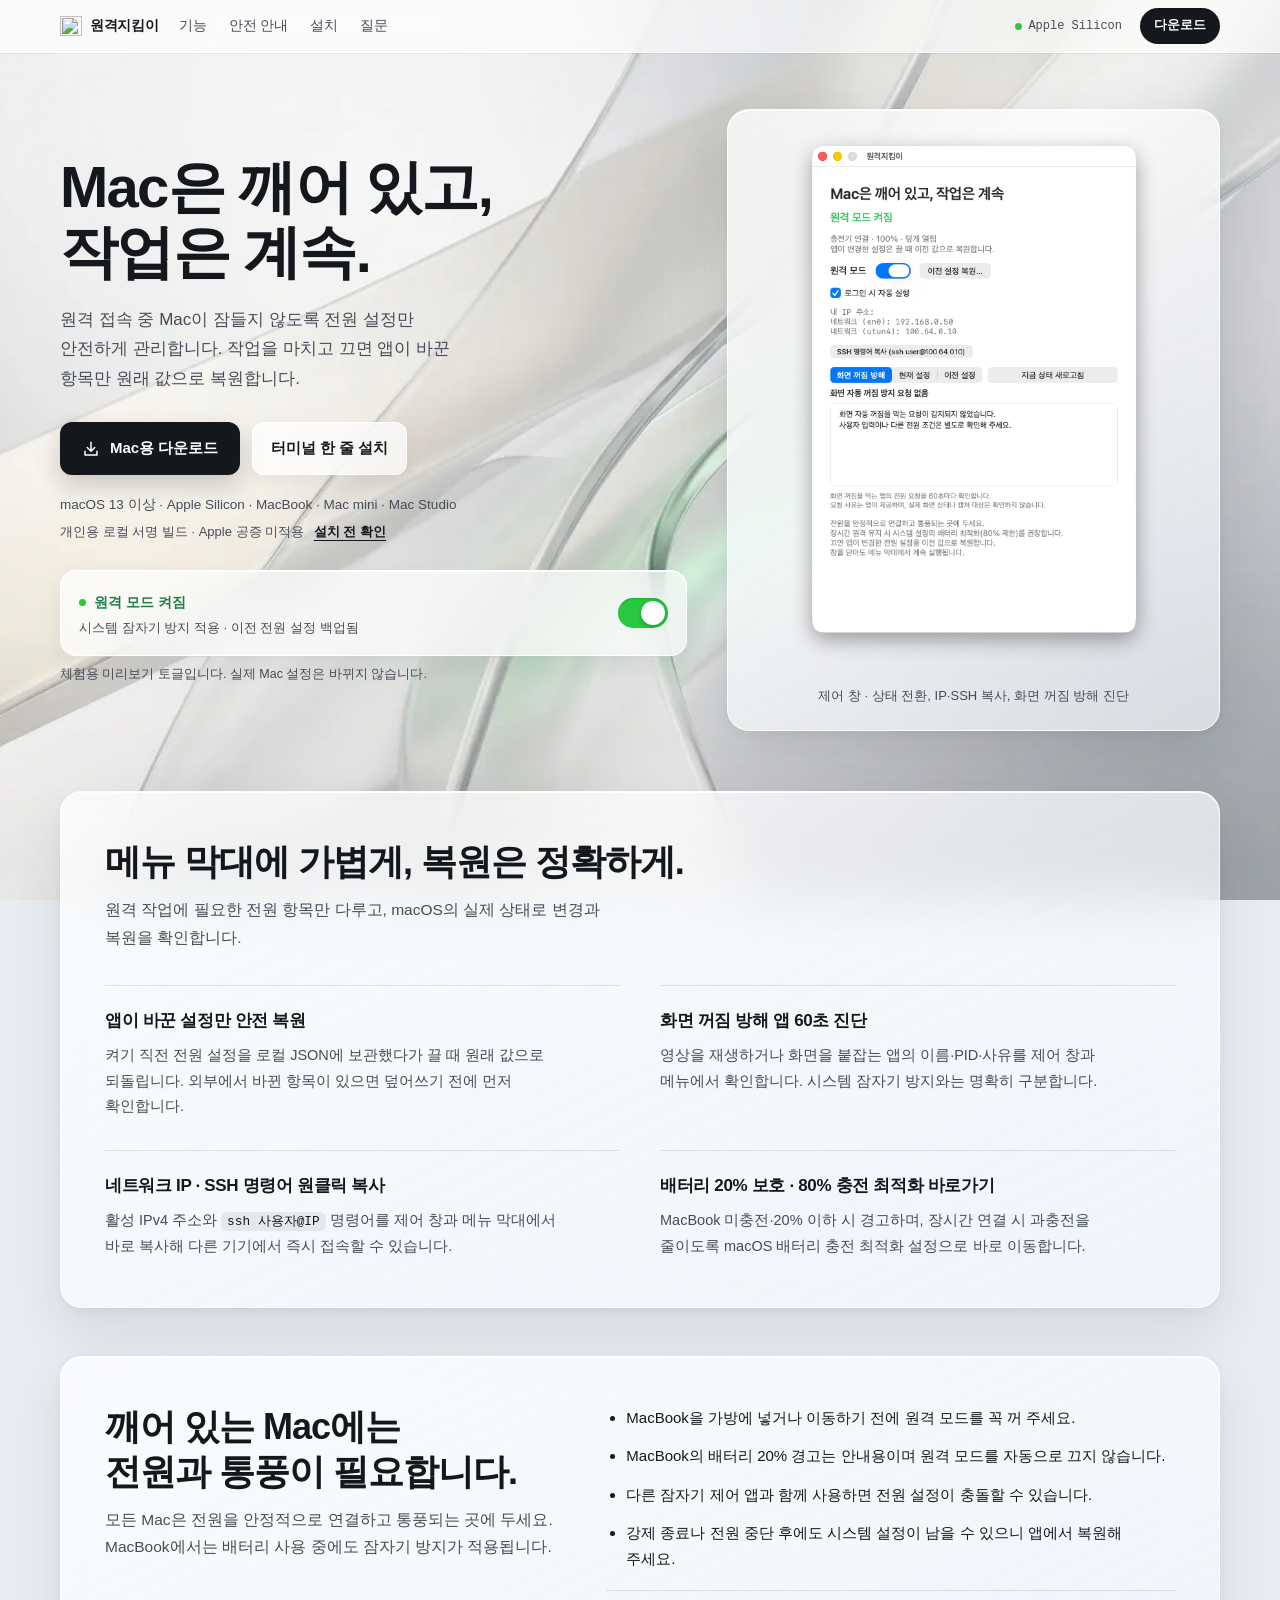
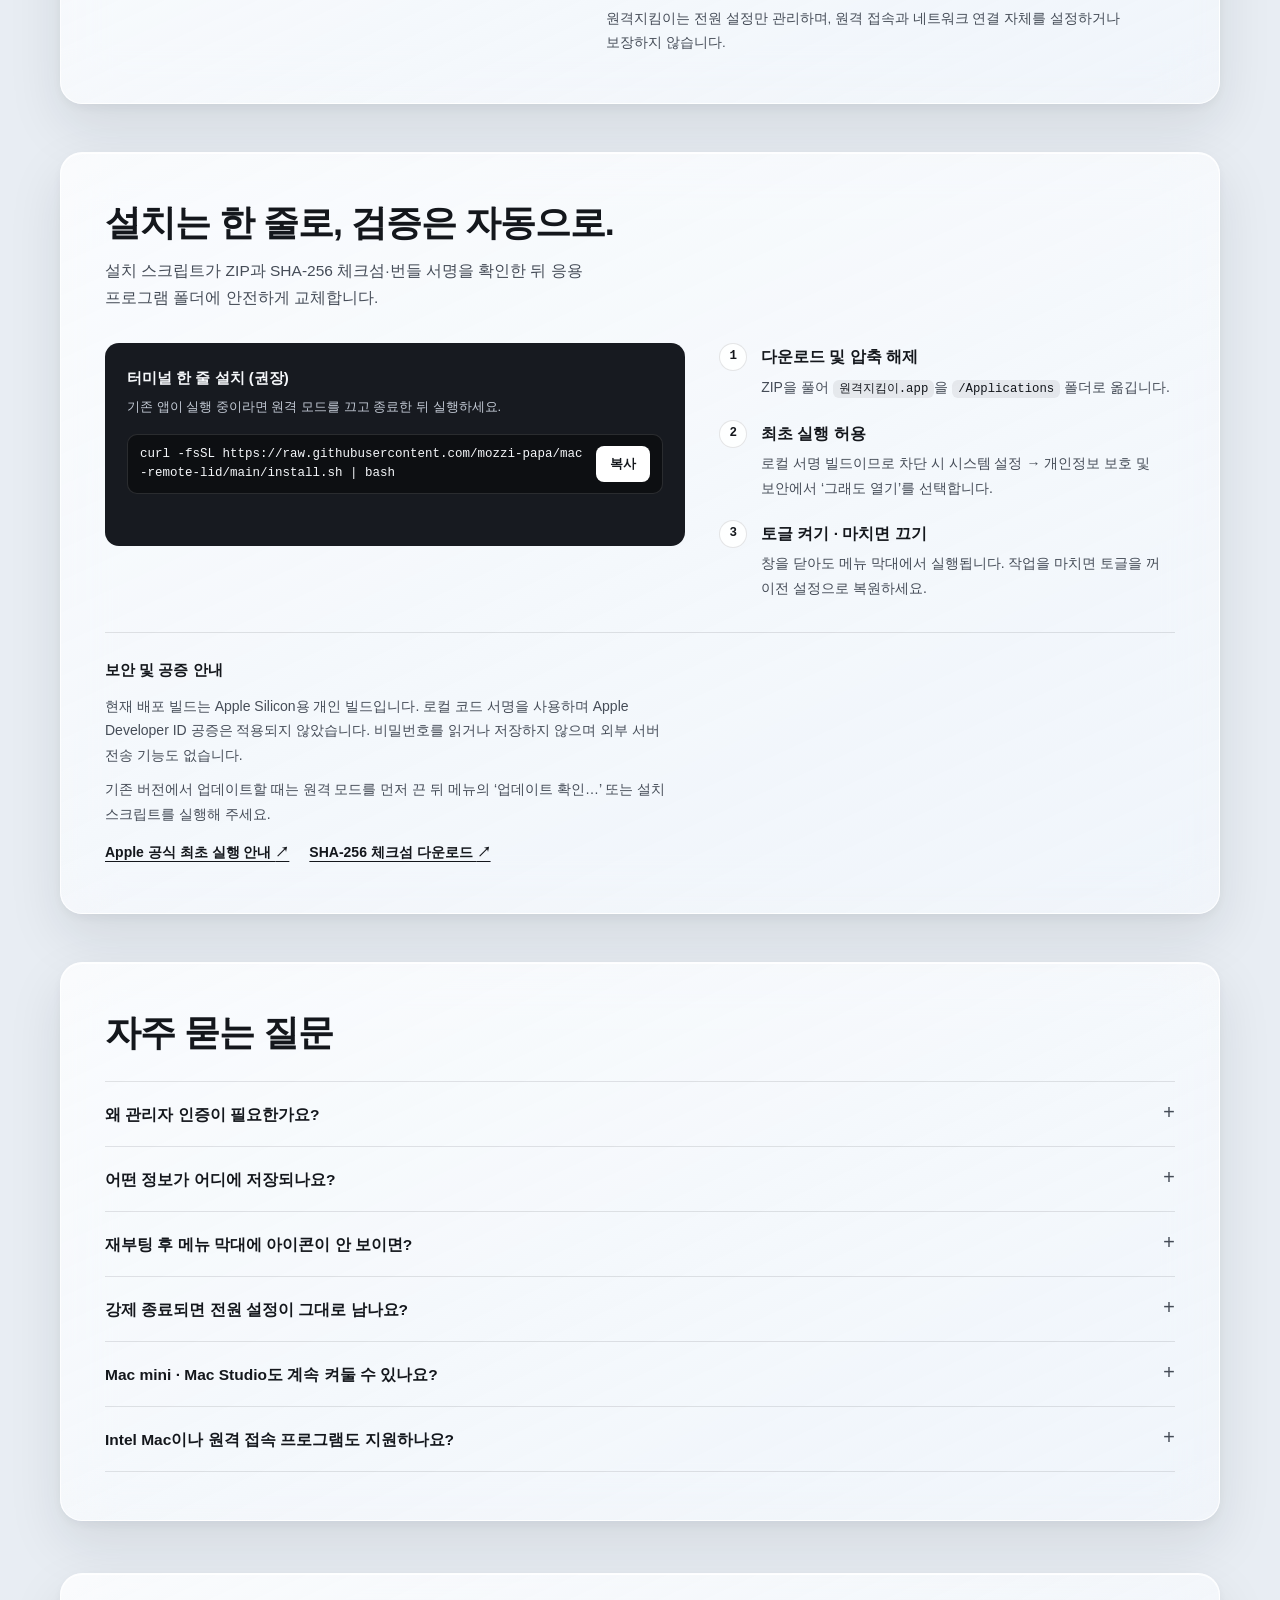
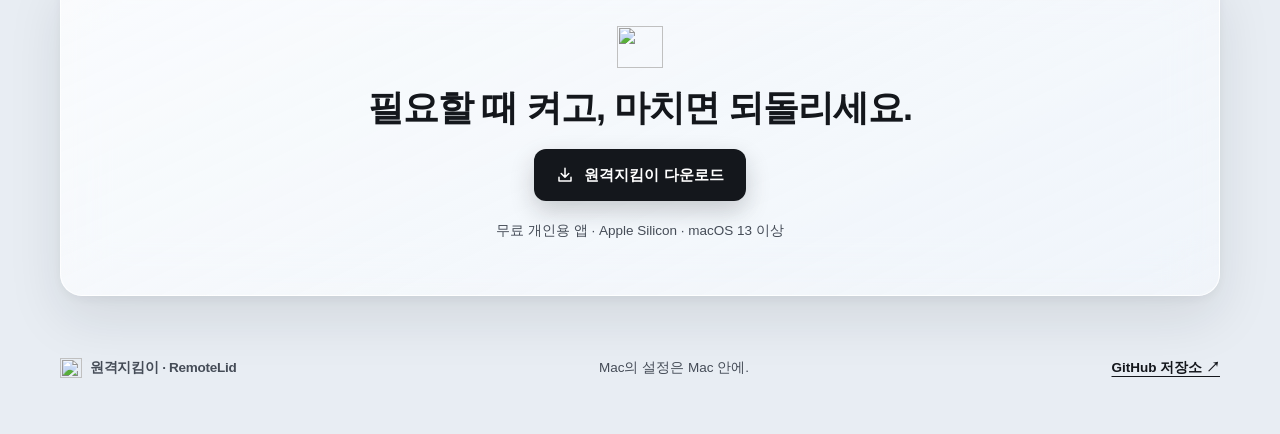
==== commit e4c20b6d: "style: redesign website with macOS frosted glass theme" ====
--- a/website/index.html
+++ b/website/index.html
@@ -3,116 +3,225 @@
 <head>
   <meta charset="utf-8">
   <meta name="viewport" content="width=device-width, initial-scale=1">
-  <meta name="theme-color" content="#fcfcfd">
+  <meta name="theme-color" content="#e8edf3">
   <meta name="description" content="MacBook, Mac mini, Mac Studio의 잠자기를 방지하고 원격 작업을 이어가세요. 전원 상태 확인과 이전 설정 복원을 갖춘 개인용 macOS 메뉴 막대 앱, 원격지킴이입니다.">
-  <title>원격지킴이 — Mac은 켜두고, 작업은 계속</title>
+  <title>원격지킴이 — Mac은 깨어 있고, 작업은 계속</title>
   <link rel="icon" type="image/svg+xml" href="icon.svg">
   <link rel="stylesheet" href="styles.css">
   <script src="app.js" defer></script>
 </head>
 <body>
   <a class="skip-link" href="#main">본문으로 이동</a>
-  <header class="site-header wrap">
-    <a class="brand" href="#top" aria-label="원격지킴이 처음으로"><img src="icon.svg" width="34" height="34" alt=""><span>원격지킴이<span class="brand-en">RemoteLid</span></span></a>
-    <nav aria-label="주요 메뉴"><a href="#how">작동 방식</a><a href="#safety">안전 안내</a><a href="#install">설치 방법</a></nav>
-    <a class="header-download" href="#download">Mac용 다운로드 <span aria-hidden="true">↗</span></a>
+
+  <header class="mac-menubar">
+    <div class="menubar-inner">
+      <div class="menubar-left">
+        <a class="brand" href="#top" aria-label="원격지킴이 처음으로">
+          <img src="icon.svg" width="22" height="20" alt="">
+          <span>원격지킴이</span>
+        </a>
+        <nav class="menubar-nav" aria-label="주요 구역">
+          <a href="#features">기능</a>
+          <a href="#safety">안전 안내</a>
+          <a href="#install">설치</a>
+          <a href="#faq">질문</a>
+        </nav>
+      </div>
+      <div class="menubar-right">
+        <span class="menubar-status" aria-label="Apple Silicon 지원">
+          <span class="live-dot" aria-hidden="true"></span>
+          <span>Apple Silicon</span>
+        </span>
+        <a class="menubar-pill" href="https://github.com/mozzi-papa/mac-remote-lid/releases/download/v1.1.9/remote-lid-1.1.9-arm64.zip" download>다운로드</a>
+      </div>
+    </div>
   </header>
-  <main id="main">
-    <section class="hero wrap" id="top" aria-labelledby="hero-title">
-
-      <h1 id="hero-title" data-reveal>Mac은 켜두고.<br><span>작업은 계속.</span></h1>
-      <p class="hero-description" data-reveal>Mac의 잠자기로 원격 작업이 멈추지 않도록.<br class="desktop-break"> 토글 하나로 켜고, 끄면 이전 전원 설정으로 돌아가세요.</p>
-      <div class="download-actions" id="download" data-reveal>
-        <a class="button button-primary" href="https://github.com/mozzi-papa/mac-remote-lid/releases/download/v1.1.9/remote-lid-1.1.9-arm64.zip" download><svg width="20" height="20" viewBox="0 0 24 24" fill="none" aria-hidden="true"><path d="M12 3v12m-5-5 5 5 5-5M4 15v5h16v-5" stroke="currentColor" stroke-width="1.8" stroke-linecap="round" stroke-linejoin="round"/></svg>Mac용 다운로드</a>
-        <a class="text-link" href="#install">처음 설치하시나요? <span aria-hidden="true">↗</span></a>
-      </div>
-      <p class="compatibility" data-reveal>Apple Silicon <span>·</span> macOS 13 이상 <span>·</span> v1.1.9</p>
-      <p class="build-note" data-reveal>MacBook · Mac mini · Mac Studio</p>
-      <p class="build-note" data-reveal>개인용 로컬 서명 빌드 · Apple 공증 미적용 <a href="#distribution">설치 전 확인</a></p>
-      <div class="hero-story" aria-label="Mac 제품과 원격 모드 소개">
-        <div class="product-stage" data-reveal="panel">
-          <div class="stage-backdrop" aria-hidden="true"></div>
-          <div class="stage-wordmark" aria-hidden="true" hidden>STAY<br>AWAKE.</div>
-          <div class="stage-topline"><span>RemoteLid / for Mac</span><span>MacBook · Mac mini · Mac Studio</span></div>
-          <div class="stage-copy"><p>작업이 이어지는 동안</p><h2>Mac은 깨어 있게.<br>설정은 원래대로.</h2></div>
-          <figure class="hardware-visual">
-            <picture>
-              <source media="(max-width: 700px)" srcset="assets/mac-hardware-hero-v2-mobile.webp">
-              <img src="assets/mac-hardware-hero-v2.webp" width="1536" height="1024" alt="알루미늄 소재의 MacBook과 두 가지 크기의 데스크톱 Mac을 함께 배치한 제품 렌더" decoding="async" fetchpriority="high">
-            </picture>
-          </figure>
-          <div class="demo-window" id="demo-window">
-            <div class="window-bar"><span class="traffic-lights" aria-hidden="true"><i></i><i></i><i></i></span><span>원격지킴이</span><span class="preview-tag">미리보기</span></div>
-            <div class="demo-body">
-              <div class="demo-app"><img src="icon.svg" width="40" height="40" alt=""><div><p class="demo-label">RemoteLid</p><h3 class="demo-heading">원격 모드</h3></div></div>
-              <p class="demo-state" id="demo-state" aria-live="polite"><span class="status-dot" aria-hidden="true"></span> 원격 모드 켜짐</p>
-              <div class="demo-settings"><div><span>시스템 잠자기 방지</span><strong id="demo-sleep">적용됨</strong></div><div><span>이전 전원 설정</span><strong id="demo-restore">복원 준비됨</strong></div></div>
-              <div class="demo-toggle-row"><span>원격 모드</span><button class="demo-toggle" id="demo-toggle" type="button" role="switch" aria-checked="true" aria-label="미리보기 원격 모드" aria-describedby="demo-notice"><span></span></button></div>
-              <p class="demo-summary" id="demo-summary">끄면 앱이 변경한 전원 설정을<br>켜기 전의 값으로 복원합니다.</p>
+
+  <main class="wrap" id="main">
+    <section class="hero" id="top" aria-labelledby="hero-title">
+      <div class="hero-grid">
+        <div class="hero-copy">
+          <h1 id="hero-title">Mac은 깨어 있고,<br>작업은 계속.</h1>
+          <p class="lead">원격 접속 중 Mac이 잠들지 않도록 전원 설정만 안전하게 관리합니다. 작업을 마치고 끄면 앱이 바꾼 항목만 원래 값으로 복원합니다.</p>
+          <div class="cta-row" id="download">
+            <a class="btn-primary" href="https://github.com/mozzi-papa/mac-remote-lid/releases/download/v1.1.9/remote-lid-1.1.9-arm64.zip" download>
+              <svg width="18" height="18" viewBox="0 0 24 24" fill="none" aria-hidden="true">
+                <path d="M12 3v12m-5-5 5 5 5-5M4 15v5h16v-5" stroke="currentColor" stroke-width="2" stroke-linecap="round" stroke-linejoin="round"/>
+              </svg>
+              Mac용 다운로드
+            </a>
+            <a class="btn-glass" href="#install">터미널 한 줄 설치</a>
+          </div>
+          <p class="spec-line">macOS 13 이상 · Apple Silicon · MacBook · Mac mini · Mac Studio</p>
+          <p class="build-meta">개인용 로컬 서명 빌드 · Apple 공증 미적용 <a href="#distribution">설치 전 확인</a></p>
+
+          <div class="quick-demo" id="quick-demo">
+            <div class="quick-demo-copy">
+              <span class="quick-demo-state" id="quick-state" aria-live="polite">
+                <span class="live-dot" aria-hidden="true"></span>원격 모드 켜짐
+              </span>
+              <span class="quick-demo-sub" id="quick-sub">시스템 잠자기 방지 적용 · 이전 전원 설정 백업됨</span>
             </div>
-          </div>
-          <div class="stage-bottom"><div class="story-caption"><span class="is-active">켜기 전 상태를 기록합니다.</span><span>마치면 이전 설정으로 복원합니다.</span></div><p id="demo-notice">제품 렌더와 앱 미리보기입니다. 토글은 실제 시스템 설정을 변경하지 않습니다.</p></div>
-          <div class="story-meter" aria-hidden="true"><span></span></div>
-        </div>
-        <p class="story-scroll-hint">아래에서 기능을 더 살펴보세요 <span aria-hidden="true">↓</span></p>
-      </div>
-    </section>
-    <section class="intro-section wrap" id="how" aria-labelledby="how-title">
-      <div class="section-heading"><h2 id="how-title">켜기 전을 기억하고.<br>끄면 되돌립니다.</h2><p>원격 작업에 필요한 전원 항목만 관리합니다.<br>변경과 복원을 macOS의 실제 설정으로 확인합니다.</p></div>
-      <ol class="flow-list">
-        <li><span class="step-number">01</span><h3>이전 상태를 기록합니다</h3><p>켜기 직전의 전원 설정을 Mac에 보관합니다. 복원을 마칠 때까지 기록을 유지합니다.</p></li>
-        <li><span class="step-number">02</span><h3>필요할 때 한 번 더 묻습니다</h3><p>MacBook에서 충전기가 없거나 배터리가 20% 이하라면, 전원 상태를 안내하고 승인받습니다. 데스크톱에는 배터리 확인을 적용하지 않습니다.</p></li>
-        <li><span class="step-number">03</span><h3>복원을 확인하고 마칩니다</h3><p>끄면 앱이 바꾼 항목을 이전 값으로 복원합니다. 실제 복원이 확인되면 기록을 지웁니다.</p></li>
-      </ol>
-    </section>
-    <section class="features-section wrap" aria-labelledby="features-title">
-      <div class="features-intro"><h2 id="features-title">토글 너머의<br>안전장치.</h2></div>
-      <div class="feature-grid">
-        <article><svg class="feature-symbol" viewBox="0 0 32 32" fill="none" stroke="currentColor" stroke-width="2" stroke-linecap="round" stroke-linejoin="round" aria-hidden="true"><path d="M23 20a10 10 0 0 1-11-14 11 11 0 1 0 11 14Z"/></svg><h3>화면 꺼짐 방해 앱 확인</h3><p>화면을 계속 켜 두는 앱과 요청 사유를 창과 메뉴에서 확인합니다. 60초마다 갱신하며, 시스템 잠자기 방지와 구분합니다.</p></article>
-        <article><svg class="feature-symbol" viewBox="0 0 32 32" fill="none" stroke="currentColor" stroke-width="2" stroke-linecap="round" stroke-linejoin="round" aria-hidden="true"><path d="M8 11h11a8 8 0 1 1-7 12M8 11l5-5M8 11l5 5"/></svg><h3>앱이 바꾼 설정만 복원</h3><p>변경하지 않은 항목은 유지합니다. 관리 중인 항목에 예상 밖 값이 있으면 덮어쓰기 전에 확인합니다.</p></article>
-        <article><svg class="feature-symbol" viewBox="0 0 32 32" fill="none" aria-hidden="true"><rect x="3" y="9" width="23" height="14" rx="3" stroke="currentColor" stroke-width="2"/><path d="M29 13v6M8 13v6m5-6v6" stroke="currentColor" stroke-width="2" stroke-linecap="round"/></svg><h3>전원 상태가 바뀌어도 확인</h3><p>MacBook 사용 중 충전기가 빠지거나 배터리가 부족해지면 다시 알립니다. 유지할지, 끄고 복원할지 직접 선택하세요.</p></article>
-        <article><svg class="feature-symbol" viewBox="0 0 32 32" fill="none" aria-hidden="true"><rect x="7" y="14" width="18" height="14" rx="3" stroke="currentColor" stroke-width="2"/><path d="M11 14V9a5 5 0 0 1 10 0v5M16 20v3" stroke="currentColor" stroke-width="2" stroke-linecap="round"/></svg><h3>인증은 macOS에 맡깁니다</h3><p>설정을 바꿀 때 시스템 관리자 인증을 요청합니다. 앱이 비밀번호를 읽거나 보관하지 않습니다.</p></article>
-        <article><svg class="feature-symbol" viewBox="0 0 32 32" fill="none" stroke="currentColor" stroke-width="2" stroke-linecap="round" stroke-linejoin="round" aria-hidden="true"><rect x="7" y="5" width="18" height="23" rx="2"/><path d="M12 12h8M12 17h8M12 22h5"/></svg><h3>복구할 기록은 남깁니다</h3><p>복원이 확인되지 않으면 기록을 보존합니다. 기록이 손상됐을 때는 안내 후 잠자기 방지만 긴급 해제할 수 있습니다.</p></article>
-      </div>
-    </section>
-    <section class="safety-section" id="safety" aria-labelledby="safety-title"><div class="wrap safety-layout">
-      <div><h2 id="safety-title">깨어 있는 Mac에는<br>전원과 통풍이 필요합니다.</h2></div>
-      <div class="safety-content"><p>모든 Mac은 전원을 안정적으로 연결하고 통풍되는 곳에 두세요.<br>MacBook에서는 배터리 사용 중에도 잠자기 방지가 적용됩니다.</p><ul><li>MacBook을 가방에 넣기 전에 원격 모드를 꺼 주세요.</li><li>MacBook의 배터리 경고는 원격 모드를 자동으로 끄지 않습니다.</li><li>다른 잠자기 제어 앱과 함께 사용하지 마세요.</li><li>강제 종료나 전원 중단 후에도 시스템 설정이 남을 수 있습니다.</li></ul><p class="safety-footnote">원격지킴이는 전원 설정을 관리합니다. 원격 접속과 인터넷 연결 자체를 설정하거나 보장하지 않습니다.</p></div>
-    </div></section>
-    <section class="install-section wrap" id="install" aria-labelledby="install-title">
-      <div class="section-heading">
-
-        <h2 id="install-title">다운로드 후,<br>메뉴 막대에서 만나세요.</h2>
-        <div class="terminal-install-box">
-          <p class="terminal-install-title"><strong>권장:</strong> 터미널에서 한 줄로 즉시 설치</p>
-          <p class="terminal-install-desc">명령을 실행하면 응용 프로그램 폴더에 설치합니다. 아래의 서명·공증 안내를 먼저 확인해 주세요.</p>
-          <div class="terminal-command-wrap">
-            <code class="terminal-command">curl -fsSL https://raw.githubusercontent.com/mozzi-papa/mac-remote-lid/main/install.sh | bash</code>
-            <button type="button" class="copy-cmd-btn" id="copy-install-cmd" aria-label="설치 명령어 복사">복사</button>
-          </div>
-          <span class="copy-feedback" id="copy-feedback" aria-live="polite"></span>
-        </div>
-      </div>
-      <div class="install-manual-wrap">
-        <p class="manual-guide-title">또는 직접 다운로드하여 설치</p>
-        <ol class="install-list">
-          <li><span>1</span><div><h3>ZIP을 다운로드하고 압축을 풉니다</h3><p>원격지킴이.app을 응용 프로그램 폴더로 옮겨 주세요.</p></div></li>
-          <li><span>2</span><div><h3>앱 실행을 허용하고 토글을 켭니다</h3><p>실행이 차단되면 아래 최초 실행 안내를 따라 주세요. 토글을 켤 때는 macOS 창에서 관리자 인증이 필요할 수 있습니다.</p></div></li>
-          <li><span>3</span><div><h3>작업을 마치면 토글을 끕니다</h3><p>창을 닫아도 메뉴 막대에서 실행됩니다. 끄면 이전 설정 복원을 확인합니다.</p></div></li>
-        </ol>
-      </div>
-      <aside class="distribution-note" id="distribution"><strong>처음 실행할 때 차단된다면</strong><p>v1.1.9는 Apple Silicon용 개인 빌드입니다. 로컬 코드 서명을 사용하며 Apple 개발자 인증서 서명과 공증은 적용되지 않았습니다. 출처와 파일 무결성을 확인하고 신뢰하는 경우에만 실행해 주세요.</p><p>앱을 한 번 열어 본 뒤 경고창에서 ‘완료’를 선택하세요. 시스템 설정 → 개인정보 보호 및 보안에서 원격지킴이의 ‘그래도 열기’를 누르고, 인증 후 ‘열기’를 선택하세요.</p><p>1.1.2에서는 원격 모드를 먼저 끈 뒤 메뉴의 ‘업데이트 확인…’을 선택해 주세요. 수동 설치 시에는 기존 앱을 종료하고 교체해 주세요. 끄는 동안 잠자기로 원격 연결이 끊길 수 있습니다.</p><a href="https://support.apple.com/ko-kr/102445" target="_blank" rel="noopener noreferrer">Apple 공식 최초 실행 안내 <span aria-hidden="true">↗</span></a><br><a href="https://github.com/mozzi-papa/mac-remote-lid/releases/download/v1.1.9/remote-lid-1.1.9-arm64.zip.sha256" download>다운로드 파일의 SHA-256 확인 <span aria-hidden="true">↗</span></a></aside>
-    </section>
-    <section class="faq-section wrap" aria-labelledby="faq-title"><h2 id="faq-title">궁금한 점이 있나요?</h2><div class="faq-list">
-      <details><summary>왜 관리자 인증이 필요한가요?</summary><p>macOS의 시스템 전원 설정을 변경하기 위해 필요합니다. 인증은 macOS가 처리하며, 원격지킴이는 비밀번호나 관리자 권한 상주 도우미를 보관하지 않습니다.</p></details>
-      <details><summary>어떤 정보가 저장되나요?</summary><p>이전 전원 설정과 저장 시각을 Mac의 Application Support/RemoteLid/restore.json에 보관합니다. 복원이 확인되면 삭제합니다. 최초 사용 안내 확인 여부도 Mac에 저장합니다. 별도 계정이나 외부 서버 전송 기능은 없습니다.</p></details>
-      <details><summary>배터리가 부족하면 자동으로 꺼지나요?</summary><p>배터리 경고는 MacBook에 적용하며 자동으로 끄지는 않습니다. 켜기 전 배터리가 20% 이하이거나 충전기가 없으면 승인을 받습니다. 켜진 뒤 위험 상태가 바뀌면 다시 안내하고, 유지하거나 끄고 복원할 수 있습니다.</p></details>
-      <details><summary>앱이 강제로 종료되면 어떻게 하나요?</summary><p>앱을 다시 열고 이전 설정 복원을 선택해 주세요. 복원 기록을 임의로 지우지 마세요. 기록이 손상된 경우 긴급 해제는 잠자기 방지만 끄며, 이전 설정 전체를 복원하지는 못합니다.</p></details>
-      <details><summary>Mac mini·Mac Studio도 계속 켜둘 수 있나요?</summary><p>시스템·유휴 잠자기 방지는 데스크톱 Mac에서도 사용할 수 있습니다. 내장 배터리와 덮개가 없는 Mac에서는 해당 표시와 배터리 승인을 생략합니다. 동작 시간 제한은 두지 않지만, 정전·재시동·시스템 종료를 막지는 않습니다.</p></details>
-      <details><summary>Intel Mac과 원격 연결도 지원하나요?</summary><p>현재 빌드는 Apple Silicon MacBook·Mac mini·Mac Studio 등과 macOS 13 이상을 대상으로 합니다. Intel용 빌드는 제공하지 않습니다. 원격 연결은 사용하시는 프로그램에서 별도로 설정해 주세요. 24시간 연속 동작과 MacBook의 덮개를 닫은 상태의 연결 유지는 사용 환경별 확인이 필요합니다.</p></details>
-    </div></section>
-    <section class="closing-section wrap" aria-labelledby="closing-title"><span class="closing-mark" aria-hidden="true"><img src="icon.svg" width="52" height="52" alt=""></span><h2 id="closing-title">필요할 때 켜고.<br>마치면 되돌리세요.</h2><a class="button button-primary" href="https://github.com/mozzi-papa/mac-remote-lid/releases/download/v1.1.9/remote-lid-1.1.9-arm64.zip" download>원격지킴이 다운로드 <span aria-hidden="true">↓</span></a><p class="compatibility">무료 개인용 앱 · Apple Silicon · v1.1.9</p></section>
+            <button type="button" class="mac-switch" id="quick-toggle" role="switch" aria-checked="true" aria-label="미리보기 원격 모드 토글" aria-describedby="quick-notice">
+              <span></span>
+            </button>
+          </div>
+          <p class="quick-notice" id="quick-notice">체험용 미리보기 토글입니다. 실제 Mac 설정은 바뀌지 않습니다.</p>
+        </div>
+
+        <figure class="glass-panel desktop-stage" aria-label="원격지킴이 실제 제어 창 화면">
+          <div class="window-frame">
+            <img src="assets/window-preview.png" width="612" height="864" alt="원격지킴이 제어 창 화면: 원격 모드 스위치, 배터리 상태, 네트워크 IP 및 SSH 복사, 화면 꺼짐 방해 진단, 설정 탭" fetchpriority="high" decoding="async">
+          </div>
+          <figcaption class="artifact-caption">제어 창 · 상태 전환, IP·SSH 복사, 화면 꺼짐 방해 진단</figcaption>
+        </figure>
+      </div>
+    </section>
+
+    <section class="section" id="features" aria-labelledby="features-title">
+      <div class="glass-panel section-box">
+        <h2 id="features-title">메뉴 막대에 가볍게, 복원은 정확하게.</h2>
+        <p class="section-sub">원격 작업에 필요한 전원 항목만 다루고, macOS의 실제 상태로 변경과 복원을 확인합니다.</p>
+        <div class="pillars">
+          <article class="pillar">
+            <h3>앱이 바꾼 설정만 안전 복원</h3>
+            <p>켜기 직전 전원 설정을 로컬 JSON에 보관했다가 끌 때 원래 값으로 되돌립니다. 외부에서 바뀐 항목이 있으면 덮어쓰기 전에 먼저 확인합니다.</p>
+          </article>
+          <article class="pillar">
+            <h3>화면 꺼짐 방해 앱 60초 진단</h3>
+            <p>영상을 재생하거나 화면을 붙잡는 앱의 이름·PID·사유를 제어 창과 메뉴에서 확인합니다. 시스템 잠자기 방지와는 명확히 구분합니다.</p>
+          </article>
+          <article class="pillar">
+            <h3>네트워크 IP · SSH 명령어 원클릭 복사</h3>
+            <p>활성 IPv4 주소와 <code>ssh 사용자@IP</code> 명령어를 제어 창과 메뉴 막대에서 바로 복사해 다른 기기에서 즉시 접속할 수 있습니다.</p>
+          </article>
+          <article class="pillar">
+            <h3>배터리 20% 보호 · 80% 충전 최적화 바로가기</h3>
+            <p>MacBook 미충전·20% 이하 시 경고하며, 장시간 연결 시 과충전을 줄이도록 macOS 배터리 충전 최적화 설정으로 바로 이동합니다.</p>
+          </article>
+        </div>
+      </div>
+    </section>
+
+    <section class="section" id="safety" aria-labelledby="safety-title">
+      <div class="glass-panel section-box safety-layout">
+        <div class="safety-head">
+          <h2 id="safety-title">깨어 있는 Mac에는<br>전원과 통풍이 필요합니다.</h2>
+          <p class="section-sub">모든 Mac은 전원을 안정적으로 연결하고 통풍되는 곳에 두세요. MacBook에서는 배터리 사용 중에도 잠자기 방지가 적용됩니다.</p>
+        </div>
+        <div class="safety-body">
+          <ul class="safety-list">
+            <li>MacBook을 가방에 넣거나 이동하기 전에 원격 모드를 꼭 꺼 주세요.</li>
+            <li>MacBook의 배터리 20% 경고는 안내용이며 원격 모드를 자동으로 끄지 않습니다.</li>
+            <li>다른 잠자기 제어 앱과 함께 사용하면 전원 설정이 충돌할 수 있습니다.</li>
+            <li>강제 종료나 전원 중단 후에도 시스템 설정이 남을 수 있으니 앱에서 복원해 주세요.</li>
+          </ul>
+          <p class="safety-footnote">원격지킴이는 전원 설정만 관리하며, 원격 접속과 네트워크 연결 자체를 설정하거나 보장하지 않습니다.</p>
+        </div>
+      </div>
+    </section>
+
+    <section class="section" id="install" aria-labelledby="install-title">
+      <div class="glass-panel section-box">
+        <h2 id="install-title">설치는 한 줄로, 검증은 자동으로.</h2>
+        <p class="section-sub">설치 스크립트가 ZIP과 SHA-256 체크섬·번들 서명을 확인한 뒤 응용 프로그램 폴더에 안전하게 교체합니다.</p>
+        <div class="install-grid">
+          <div class="cmd-block">
+            <p class="cmd-title">터미널 한 줄 설치 (권장)</p>
+            <p class="cmd-desc">기존 앱이 실행 중이라면 원격 모드를 끄고 종료한 뒤 실행하세요.</p>
+            <div class="cmd-row">
+              <code id="install-command">curl -fsSL https://raw.githubusercontent.com/mozzi-papa/mac-remote-lid/main/install.sh | bash</code>
+              <button type="button" class="copy-btn" id="copy-install-cmd" aria-label="터미널 설치 명령어 복사">복사</button>
+            </div>
+            <span class="copy-feedback" id="copy-feedback" aria-live="polite"></span>
+          </div>
+          <ol class="steps">
+            <li>
+              <span class="step-num" aria-hidden="true">1</span>
+              <div>
+                <h3>다운로드 및 압축 해제</h3>
+                <p>ZIP을 풀어 <code>원격지킴이.app</code>을 <code>/Applications</code> 폴더로 옮깁니다.</p>
+              </div>
+            </li>
+            <li>
+              <span class="step-num" aria-hidden="true">2</span>
+              <div>
+                <h3>최초 실행 허용</h3>
+                <p>로컬 서명 빌드이므로 차단 시 시스템 설정 → 개인정보 보호 및 보안에서 ‘그래도 열기’를 선택합니다.</p>
+              </div>
+            </li>
+            <li>
+              <span class="step-num" aria-hidden="true">3</span>
+              <div>
+                <h3>토글 켜기 · 마치면 끄기</h3>
+                <p>창을 닫아도 메뉴 막대에서 실행됩니다. 작업을 마치면 토글을 꺼 이전 설정으로 복원하세요.</p>
+              </div>
+            </li>
+          </ol>
+        </div>
+        <aside class="trust-note" id="distribution">
+          <strong>보안 및 공증 안내</strong>
+          <p>현재 배포 빌드는 Apple Silicon용 개인 빌드입니다. 로컬 코드 서명을 사용하며 Apple Developer ID 공증은 적용되지 않았습니다. 비밀번호를 읽거나 저장하지 않으며 외부 서버 전송 기능도 없습니다.</p>
+          <p>기존 버전에서 업데이트할 때는 원격 모드를 먼저 끈 뒤 메뉴의 ‘업데이트 확인…’ 또는 설치 스크립트를 실행해 주세요.</p>
+          <div class="trust-links">
+            <a href="https://support.apple.com/ko-kr/102445" target="_blank" rel="noopener noreferrer">Apple 공식 최초 실행 안내 <span aria-hidden="true">↗</span></a>
+            <a href="https://github.com/mozzi-papa/mac-remote-lid/releases/download/v1.1.9/remote-lid-1.1.9-arm64.zip.sha256" download>SHA-256 체크섬 다운로드 <span aria-hidden="true">↗</span></a>
+          </div>
+        </aside>
+      </div>
+    </section>
+
+    <section class="section" id="faq" aria-labelledby="faq-title">
+      <div class="glass-panel section-box">
+        <h2 id="faq-title">자주 묻는 질문</h2>
+        <div class="faq-list">
+          <details>
+            <summary>왜 관리자 인증이 필요한가요?</summary>
+            <p>macOS의 시스템 전원 설정(<code>pmset</code>)을 변경하기 위해 필요합니다. 인증 창은 macOS가 직접 처리하며 앱은 비밀번호나 상주 도우미를 보관하지 않습니다.</p>
+          </details>
+          <details>
+            <summary>어떤 정보가 어디에 저장되나요?</summary>
+            <p>이전 전원 설정과 저장 시각을 Mac의 <code>Application Support/RemoteLid/restore.json</code>에 보관하고, 복원이 확인되면 삭제합니다. 별도 계정이나 외부 서버 전송은 없습니다.</p>
+          </details>
+          <details>
+            <summary>재부팅 후 메뉴 막대에 아이콘이 안 보이면?</summary>
+            <p>최신 macOS 보안 정책에 따라 시스템 설정 → 제어 센터(또는 메뉴 막대에서 허용)에서 원격지킴이 토글을 켜 주시면 다시 표시됩니다.</p>
+          </details>
+          <details>
+            <summary>강제 종료되면 전원 설정이 그대로 남나요?</summary>
+            <p>앱을 다시 열어 ‘이전 설정 복원…’을 선택하면 됩니다. 기록이 손상된 경우의 수동 긴급 해제 명령은 <code>sudo pmset -a disablesleep 0</code>입니다.</p>
+          </details>
+          <details>
+            <summary>Mac mini · Mac Studio도 계속 켜둘 수 있나요?</summary>
+            <p>시스템·유휴 잠자기 방지는 데스크톱 Mac에서도 동작합니다. 내장 배터리와 덮개가 없는 Mac에서는 배터리 경고를 생략합니다.</p>
+          </details>
+          <details>
+            <summary>Intel Mac이나 원격 접속 프로그램도 지원하나요?</summary>
+            <p>현재 빌드는 Apple Silicon과 macOS 13 이상을 대상으로 하며 Intel 빌드는 제공하지 않습니다. 원격 접속(SSH, 화면 공유, Tailscale 등)은 사용 환경에 맞게 별도로 설정해 주세요.</p>
+          </details>
+        </div>
+      </div>
+    </section>
+
+    <section class="section closing-section" aria-labelledby="closing-title">
+      <div class="glass-panel closing-box">
+        <img src="icon.svg" width="46" height="42" alt="" class="closing-icon">
+        <h2 id="closing-title">필요할 때 켜고, 마치면 되돌리세요.</h2>
+        <a class="btn-primary" href="https://github.com/mozzi-papa/mac-remote-lid/releases/download/v1.1.9/remote-lid-1.1.9-arm64.zip" download>
+          <svg width="18" height="18" viewBox="0 0 24 24" fill="none" aria-hidden="true">
+            <path d="M12 3v12m-5-5 5 5 5-5M4 15v5h16v-5" stroke="currentColor" stroke-width="2" stroke-linecap="round" stroke-linejoin="round"/>
+          </svg>
+          원격지킴이 다운로드
+        </a>
+        <p class="closing-meta">무료 개인용 앱 · Apple Silicon · macOS 13 이상</p>
+      </div>
+    </section>
+
+    <footer class="site-footer">
+      <a class="brand" href="#top"><img src="icon.svg" width="22" height="20" alt="">원격지킴이 · RemoteLid</a>
+      <p>Mac의 설정은 Mac 안에.</p>
+      <a class="footer-link" href="https://github.com/mozzi-papa/mac-remote-lid" target="_blank" rel="noopener noreferrer">GitHub 저장소 <span aria-hidden="true">↗</span></a>
+    </footer>
   </main>
-  <footer class="site-footer wrap"><a class="brand" href="#top"><img src="icon.svg" width="27" height="27" alt="">원격지킴이</a><p>Mac의 설정은 Mac 안에.</p><a href="https://github.com/mozzi-papa/mac-remote-lid" target="_blank" rel="noopener noreferrer">GitHub 소스 <span aria-hidden="true">↗</span></a></footer>
 </body>
 </html>
--- a/website/styles.css
+++ b/website/styles.css
@@ -0,0 +1,841 @@
+:root {
+  --ink: #14171c;
+  --muted: #454c57;
+  --line: rgba(20, 23, 28, 0.11);
+  --glass-bg-top: rgba(255, 255, 255, 0.78);
+  --glass-bg-bottom: rgba(246, 249, 252, 0.62);
+  --glass-border: rgba(255, 255, 255, 0.86);
+  --green: #1b7f46;
+  --green-bright: #28c840;
+  --ease-out: cubic-bezier(0.23, 1, 0.32, 1);
+  color-scheme: light;
+  font-family: -apple-system, BlinkMacSystemFont, "Apple SD Gothic Neo", "Malgun Gothic", sans-serif;
+}
+
+*,
+*::before,
+*::after {
+  box-sizing: border-box;
+}
+
+html {
+  scroll-behavior: smooth;
+  scrollbar-color: rgba(20, 23, 28, 0.28) transparent;
+}
+
+body {
+  margin: 0;
+  min-height: 100vh;
+  color: var(--ink);
+  background-color: #e8edf3;
+  font-size: 16px;
+  line-height: 1.75;
+  -webkit-font-smoothing: antialiased;
+  overflow-x: clip;
+}
+
+/* 고정 배경 레이어: 모바일 Safari의 background-attachment: fixed 떨림 방지 */
+body::before {
+  content: "";
+  position: fixed;
+  inset: 0;
+  z-index: -1;
+  background: #e8edf3 url("assets/bg-tahoe-light.webp") center top / cover no-repeat;
+  pointer-events: none;
+}
+
+::selection {
+  background: #cfe9da;
+  color: #0d2919;
+}
+
+a {
+  color: inherit;
+  text-decoration: none;
+}
+
+a:focus-visible,
+button:focus-visible,
+summary:focus-visible {
+  outline: 2px solid var(--ink);
+  outline-offset: 4px;
+  border-radius: 10px;
+}
+
+img,
+svg {
+  vertical-align: middle;
+  flex-shrink: 0;
+}
+
+p,
+h1,
+h2,
+h3,
+figure,
+ul,
+ol {
+  margin: 0;
+}
+
+p,
+h1,
+h2,
+h3,
+li,
+summary {
+  word-break: keep-all;
+}
+
+h1,
+h2,
+h3 {
+  text-wrap: balance;
+}
+
+code {
+  font-family: ui-monospace, "SFMono-Regular", Menlo, Monaco, Consolas, monospace;
+  font-size: 0.88em;
+  padding: 2px 6px;
+  border-radius: 6px;
+  background: rgba(20, 23, 28, 0.07);
+  color: var(--ink);
+}
+
+.skip-link {
+  position: fixed;
+  top: -100px;
+  left: 16px;
+  z-index: 60;
+  padding: 10px 16px;
+  border-radius: 10px;
+  background: var(--ink);
+  color: #fff;
+  font-size: 14px;
+  font-weight: 600;
+}
+
+.skip-link:focus {
+  top: 12px;
+}
+
+/* macOS 메뉴 막대 헤더 */
+.mac-menubar {
+  position: sticky;
+  top: 0;
+  z-index: 30;
+  background: rgba(255, 255, 255, 0.64);
+  border-bottom: 1px solid rgba(255, 255, 255, 0.82);
+  backdrop-filter: blur(28px) saturate(185%);
+  -webkit-backdrop-filter: blur(28px) saturate(185%);
+  box-shadow: 0 1px 0 rgba(20, 23, 28, 0.06);
+}
+
+@supports not ((backdrop-filter: blur(1px)) or (-webkit-backdrop-filter: blur(1px))) {
+  .mac-menubar,
+  .glass-panel,
+  .quick-demo,
+  .btn-glass {
+    background: rgba(255, 255, 255, 0.94);
+  }
+}
+
+.menubar-inner {
+  width: min(1160px, calc(100% - 40px));
+  margin: 0 auto;
+  min-height: 52px;
+  display: flex;
+  align-items: center;
+  justify-content: space-between;
+  gap: 14px;
+  font-size: 13.5px;
+}
+
+.menubar-left,
+.menubar-right {
+  display: flex;
+  align-items: center;
+  gap: 18px;
+}
+
+.brand {
+  display: inline-flex;
+  align-items: center;
+  gap: 8px;
+  font-weight: 700;
+  letter-spacing: -0.02em;
+  white-space: nowrap;
+}
+
+.menubar-nav {
+  display: flex;
+  align-items: center;
+  gap: 18px;
+  color: var(--muted);
+  font-weight: 550;
+}
+
+.menubar-nav a {
+  padding: 6px 2px;
+  transition: color 0.15s ease;
+}
+
+.menubar-nav a:hover {
+  color: var(--ink);
+}
+
+.menubar-status {
+  display: inline-flex;
+  align-items: center;
+  gap: 6px;
+  font-family: ui-monospace, "SFMono-Regular", Menlo, monospace;
+  font-size: 12px;
+  font-variant-numeric: tabular-nums;
+  color: var(--muted);
+  white-space: nowrap;
+}
+
+.live-dot {
+  width: 7px;
+  height: 7px;
+  border-radius: 50%;
+  background: var(--green-bright);
+  display: inline-block;
+  flex-shrink: 0;
+}
+
+.menubar-pill {
+  display: inline-flex;
+  align-items: center;
+  justify-content: center;
+  min-height: 36px;
+  padding: 6px 14px;
+  border-radius: 999px;
+  font-size: 12.5px;
+  font-weight: 650;
+  background: var(--ink);
+  color: #fff;
+  white-space: nowrap;
+  transition: background 0.15s ease, transform 0.18s var(--ease-out);
+}
+
+.menubar-pill:hover {
+  background: #2c313a;
+  transform: translateY(-1px);
+}
+
+.wrap {
+  width: min(1160px, calc(100% - 40px));
+  margin: 0 auto;
+}
+
+/* 프로스티드 리퀴드 글라스 표면 */
+.glass-panel {
+  position: relative;
+  border-radius: 22px;
+  background: linear-gradient(155deg, var(--glass-bg-top) 0%, var(--glass-bg-bottom) 100%);
+  border: 1px solid var(--glass-border);
+  backdrop-filter: blur(28px) saturate(180%);
+  -webkit-backdrop-filter: blur(28px) saturate(180%);
+  box-shadow:
+    0 22px 54px rgba(20, 28, 42, 0.10),
+    0 4px 12px rgba(20, 28, 42, 0.05),
+    inset 0 1px 0 rgba(255, 255, 255, 0.95);
+}
+
+/* 히어로 */
+.hero {
+  padding: 56px 0 36px;
+}
+
+.hero-grid {
+  display: grid;
+  grid-template-columns: minmax(0, 1.12fr) minmax(0, 0.88fr);
+  gap: 40px;
+  align-items: center;
+}
+
+.hero-copy h1 {
+  font-size: clamp(38px, 4.8vw, 58px);
+  line-height: 1.13;
+  letter-spacing: -0.03em;
+  font-weight: 760;
+}
+
+.hero-copy .lead {
+  margin-top: 20px;
+  font-size: 17px;
+  line-height: 1.75;
+  color: var(--muted);
+  max-width: 44ch;
+}
+
+.cta-row {
+  margin-top: 28px;
+  display: flex;
+  align-items: center;
+  gap: 12px;
+  flex-wrap: wrap;
+}
+
+.btn-primary {
+  display: inline-flex;
+  align-items: center;
+  justify-content: center;
+  gap: 10px;
+  min-height: 50px;
+  padding: 13px 22px;
+  border-radius: 12px;
+  background: var(--ink);
+  color: #fff;
+  font-size: 15px;
+  font-weight: 650;
+  box-shadow: 0 10px 24px rgba(20, 23, 28, 0.20);
+  transition: transform 0.18s var(--ease-out), background 0.15s ease;
+}
+
+.btn-primary:hover {
+  background: #2c313a;
+  transform: translateY(-2px);
+}
+
+.btn-primary:active {
+  transform: translateY(0);
+}
+
+.btn-glass {
+  display: inline-flex;
+  align-items: center;
+  justify-content: center;
+  gap: 8px;
+  min-height: 50px;
+  padding: 13px 18px;
+  border-radius: 12px;
+  background: rgba(255, 255, 255, 0.72);
+  color: var(--ink);
+  font-size: 14.5px;
+  font-weight: 620;
+  border: 1px solid rgba(255, 255, 255, 0.92);
+  backdrop-filter: blur(16px);
+  -webkit-backdrop-filter: blur(16px);
+  box-shadow: 0 6px 18px rgba(20, 23, 28, 0.06);
+  transition: background 0.15s ease, transform 0.18s var(--ease-out);
+}
+
+.btn-glass:hover {
+  background: rgba(255, 255, 255, 0.92);
+  transform: translateY(-1px);
+}
+
+.spec-line {
+  margin-top: 18px;
+  font-size: 13.5px;
+  font-variant-numeric: tabular-nums;
+  color: var(--muted);
+}
+
+.build-meta {
+  margin-top: 4px;
+  font-size: 13px;
+  color: var(--muted);
+}
+
+.build-meta a {
+  color: var(--ink);
+  font-weight: 600;
+  text-decoration: underline;
+  text-underline-offset: 4px;
+  margin-left: 6px;
+}
+
+/* 인터랙티브 미리보기 스위치 */
+.quick-demo {
+  margin-top: 26px;
+  padding: 16px 18px;
+  border-radius: 16px;
+  background: rgba(255, 255, 255, 0.70);
+  border: 1px solid rgba(255, 255, 255, 0.90);
+  backdrop-filter: blur(20px);
+  -webkit-backdrop-filter: blur(20px);
+  display: flex;
+  align-items: center;
+  justify-content: space-between;
+  gap: 16px;
+  box-shadow: 0 10px 24px rgba(24, 32, 48, 0.07), inset 0 1px 0 #fff;
+}
+
+.quick-demo-copy {
+  min-width: 0;
+}
+
+.quick-demo-state {
+  display: inline-flex;
+  align-items: center;
+  gap: 8px;
+  font-size: 14px;
+  font-weight: 680;
+  color: var(--green);
+}
+
+.quick-demo.is-off .quick-demo-state {
+  color: var(--muted);
+}
+
+.quick-demo.is-off .live-dot {
+  background: #8c95a3;
+}
+
+.quick-demo-sub {
+  display: block;
+  font-size: 13px;
+  color: var(--muted);
+  margin-top: 2px;
+}
+
+.mac-switch {
+  position: relative;
+  width: 50px;
+  height: 30px;
+  border: 0;
+  border-radius: 999px;
+  padding: 0;
+  background: var(--green-bright);
+  cursor: pointer;
+  flex-shrink: 0;
+  transition: background 0.18s ease;
+  box-shadow: inset 0 1px 2px rgba(0, 0, 0, 0.18);
+}
+
+.mac-switch span {
+  position: absolute;
+  top: 3px;
+  left: 3px;
+  width: 24px;
+  height: 24px;
+  border-radius: 50%;
+  background: #fff;
+  box-shadow: 0 2px 5px rgba(0, 0, 0, 0.22);
+  transform: translateX(20px);
+  transition: transform 0.2s var(--ease-out);
+}
+
+.mac-switch[aria-checked="false"] {
+  background: #adb5c2;
+}
+
+.mac-switch[aria-checked="false"] span {
+  transform: translateX(0);
+}
+
+.quick-notice {
+  margin-top: 8px;
+  font-size: 12.5px;
+  color: var(--muted);
+}
+
+/* 실제 제어 창 단독 스테이지 */
+.desktop-stage {
+  padding: 12px 16px 22px;
+  display: flex;
+  flex-direction: column;
+  align-items: center;
+  gap: 4px;
+}
+
+.window-frame {
+  width: 100%;
+  max-width: 396px;
+}
+
+.window-frame img {
+  width: 100%;
+  height: auto;
+  display: block;
+}
+
+.artifact-caption {
+  font-size: 13px;
+  color: var(--muted);
+  text-align: center;
+}
+
+/* 공통 섹션 */
+.section {
+  padding: 24px 0;
+}
+
+.section-box {
+  padding: 48px 44px;
+}
+
+.section h2 {
+  font-size: clamp(26px, 3vw, 36px);
+  line-height: 1.24;
+  letter-spacing: -0.028em;
+  font-weight: 720;
+}
+
+.section-sub {
+  margin-top: 12px;
+  font-size: 15.5px;
+  color: var(--muted);
+  max-width: 62ch;
+}
+
+/* 기능 4기둥 */
+.pillars {
+  margin-top: 34px;
+  display: grid;
+  grid-template-columns: repeat(2, minmax(0, 1fr));
+  gap: 30px 40px;
+}
+
+.pillar {
+  padding-top: 20px;
+  border-top: 1px solid var(--line);
+}
+
+.pillar h3 {
+  font-size: 17px;
+  font-weight: 680;
+  letter-spacing: -0.02em;
+  margin-bottom: 8px;
+}
+
+.pillar p {
+  font-size: 14.5px;
+  color: var(--muted);
+  max-width: 56ch;
+}
+
+/* 안전 안내 */
+.safety-layout {
+  display: grid;
+  grid-template-columns: minmax(0, 0.9fr) minmax(0, 1.1fr);
+  gap: 36px;
+  align-items: start;
+}
+
+.safety-list {
+  padding-left: 20px;
+  display: grid;
+  gap: 12px;
+  font-size: 15px;
+  color: var(--ink);
+}
+
+.safety-footnote {
+  margin-top: 18px;
+  padding-top: 16px;
+  border-top: 1px solid var(--line);
+  font-size: 13.5px;
+  color: var(--muted);
+}
+
+/* 설치 영역 */
+.install-grid {
+  margin-top: 32px;
+  display: grid;
+  grid-template-columns: minmax(0, 1.12fr) minmax(0, 0.88fr);
+  gap: 34px;
+  align-items: start;
+}
+
+.cmd-block {
+  padding: 22px;
+  border-radius: 14px;
+  background: #171a20;
+  color: #f5f7fa;
+}
+
+.cmd-title {
+  font-size: 15px;
+  font-weight: 680;
+}
+
+.cmd-desc {
+  font-size: 13px;
+  color: #c4cbd6;
+  margin-top: 4px;
+}
+
+.cmd-row {
+  margin-top: 16px;
+  display: flex;
+  align-items: center;
+  gap: 10px;
+  padding: 10px 12px;
+  border-radius: 10px;
+  background: rgba(0, 0, 0, 0.42);
+  border: 1px solid rgba(255, 255, 255, 0.12);
+}
+
+.cmd-row code {
+  background: transparent;
+  padding: 0;
+  color: #f5f7fa;
+  font-size: 12.5px;
+  line-height: 1.5;
+  word-break: break-all;
+  flex: 1;
+}
+
+.copy-btn {
+  min-height: 36px;
+  padding: 6px 14px;
+  border-radius: 8px;
+  border: 0;
+  background: #fff;
+  color: var(--ink);
+  font-size: 12.5px;
+  font-weight: 680;
+  cursor: pointer;
+  white-space: nowrap;
+  transition: background 0.15s ease, transform 0.15s var(--ease-out);
+}
+
+.copy-btn:hover {
+  background: #e9eef5;
+}
+
+.copy-btn:active {
+  transform: scale(0.97);
+}
+
+.copy-feedback {
+  display: block;
+  font-size: 12.5px;
+  color: #8ce8a5;
+  margin-top: 10px;
+  min-height: 20px;
+}
+
+.steps {
+  list-style: none;
+  padding: 0;
+  display: grid;
+  gap: 20px;
+}
+
+.steps li {
+  display: flex;
+  gap: 14px;
+  align-items: flex-start;
+}
+
+.step-num {
+  width: 28px;
+  height: 28px;
+  border-radius: 50%;
+  flex-shrink: 0;
+  display: flex;
+  align-items: center;
+  justify-content: center;
+  font-family: ui-monospace, "SFMono-Regular", Menlo, monospace;
+  font-size: 12.5px;
+  font-weight: 650;
+  font-variant-numeric: tabular-nums;
+  background: rgba(255, 255, 255, 0.85);
+  border: 1px solid var(--line);
+}
+
+.steps h3 {
+  font-size: 15.5px;
+  font-weight: 660;
+}
+
+.steps p {
+  font-size: 14px;
+  color: var(--muted);
+  margin-top: 4px;
+}
+
+.trust-note {
+  margin-top: 32px;
+  padding-top: 24px;
+  border-top: 1px solid var(--line);
+  font-size: 14px;
+  color: var(--muted);
+  display: grid;
+  gap: 10px;
+}
+
+.trust-note strong {
+  color: var(--ink);
+  font-size: 15px;
+}
+
+.trust-note p {
+  max-width: 72ch;
+}
+
+.trust-links {
+  margin-top: 4px;
+  display: flex;
+  flex-wrap: wrap;
+  gap: 10px 20px;
+}
+
+.trust-links a {
+  color: var(--ink);
+  font-weight: 600;
+  text-decoration: underline;
+  text-underline-offset: 4px;
+}
+
+/* FAQ */
+.faq-list {
+  margin-top: 26px;
+  border-top: 1px solid var(--line);
+}
+
+.faq-list details {
+  border-bottom: 1px solid var(--line);
+  padding: 18px 0;
+}
+
+.faq-list summary {
+  font-size: 15.5px;
+  font-weight: 640;
+  cursor: pointer;
+  list-style: none;
+  display: flex;
+  justify-content: space-between;
+  align-items: center;
+  gap: 16px;
+  min-height: 28px;
+}
+
+.faq-list summary::-webkit-details-marker {
+  display: none;
+}
+
+.faq-list summary::after {
+  content: "+";
+  font-family: ui-monospace, "SFMono-Regular", monospace;
+  font-size: 20px;
+  font-weight: 400;
+  color: var(--muted);
+  line-height: 1;
+}
+
+.faq-list details[open] summary::after {
+  content: "−";
+}
+
+.faq-list details p {
+  margin-top: 12px;
+  font-size: 14.5px;
+  color: var(--muted);
+  max-width: 68ch;
+}
+
+/* 마무리 CTA */
+.closing-section {
+  padding-top: 28px;
+}
+
+.closing-box {
+  padding: 52px 32px;
+  text-align: center;
+  display: flex;
+  flex-direction: column;
+  align-items: center;
+  gap: 18px;
+}
+
+.closing-meta {
+  font-size: 13.5px;
+  color: var(--muted);
+}
+
+/* 푸터 */
+.site-footer {
+  padding: 36px 0 56px;
+  display: flex;
+  align-items: center;
+  justify-content: space-between;
+  gap: 16px;
+  font-size: 13.5px;
+  color: var(--muted);
+  flex-wrap: wrap;
+}
+
+.footer-link {
+  color: var(--ink);
+  font-weight: 600;
+  text-decoration: underline;
+  text-underline-offset: 4px;
+}
+
+@media (max-width: 960px) {
+  .hero-grid,
+  .safety-layout,
+  .install-grid,
+  .pillars {
+    grid-template-columns: 1fr;
+  }
+
+  .hero {
+    padding: 36px 0 24px;
+  }
+
+  .menubar-nav {
+    display: none;
+  }
+
+  .section-box {
+    padding: 32px 24px;
+  }
+
+  .window-frame {
+    max-width: 380px;
+  }
+}
+
+@media (max-width: 600px) {
+  .wrap,
+  .menubar-inner {
+    width: calc(100% - 28px);
+  }
+
+  .status-arch {
+    display: none;
+  }
+
+  .menubar-right {
+    gap: 10px;
+  }
+
+  .cta-row {
+    flex-direction: column;
+    align-items: stretch;
+  }
+
+  .cmd-row {
+    flex-direction: column;
+    align-items: stretch;
+  }
+
+  .copy-btn {
+    width: 100%;
+    min-height: 44px;
+  }
+
+  .desktop-stage {
+    padding: 8px 8px 18px;
+  }
+
+  .closing-box {
+    padding: 40px 22px;
+  }
+}
+
+@media (prefers-reduced-motion: reduce) {
+  *,
+  *::before,
+  *::after {
+    transition: none !important;
+    scroll-behavior: auto !important;
+  }
+}
